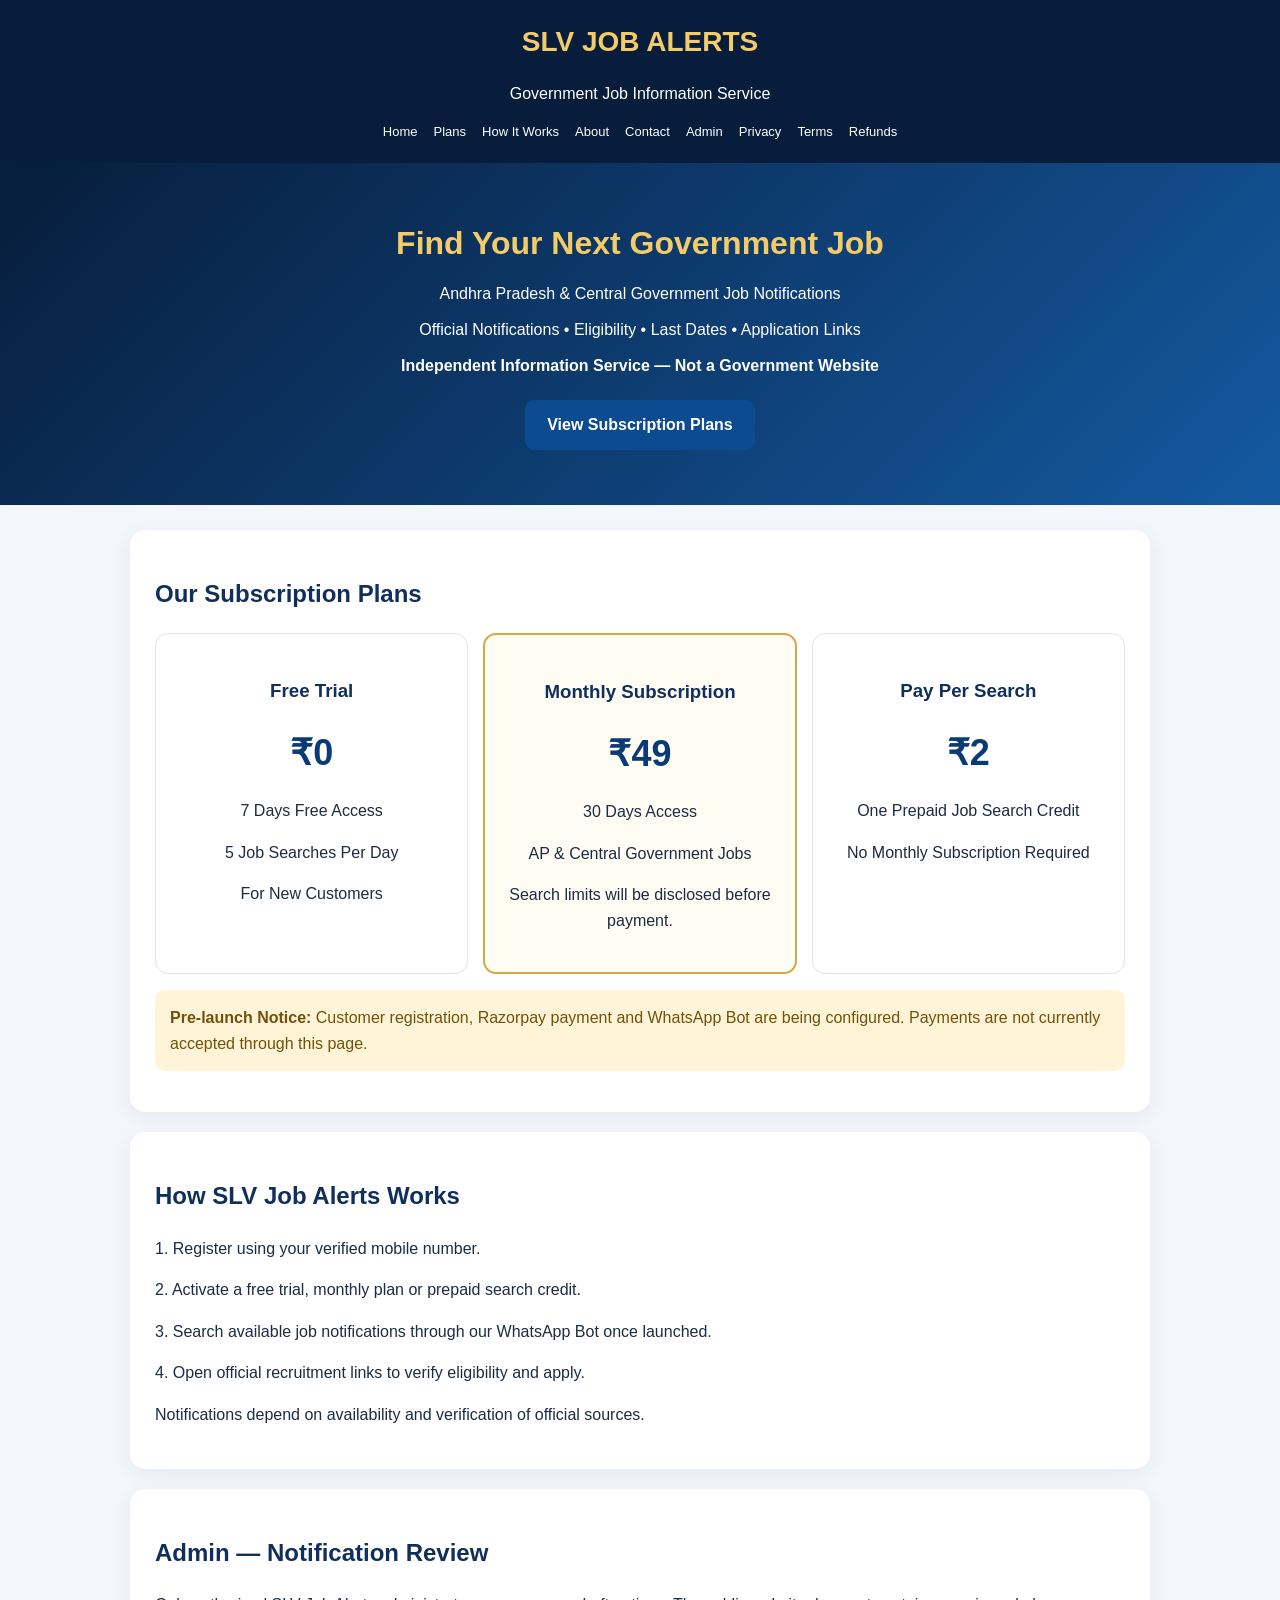
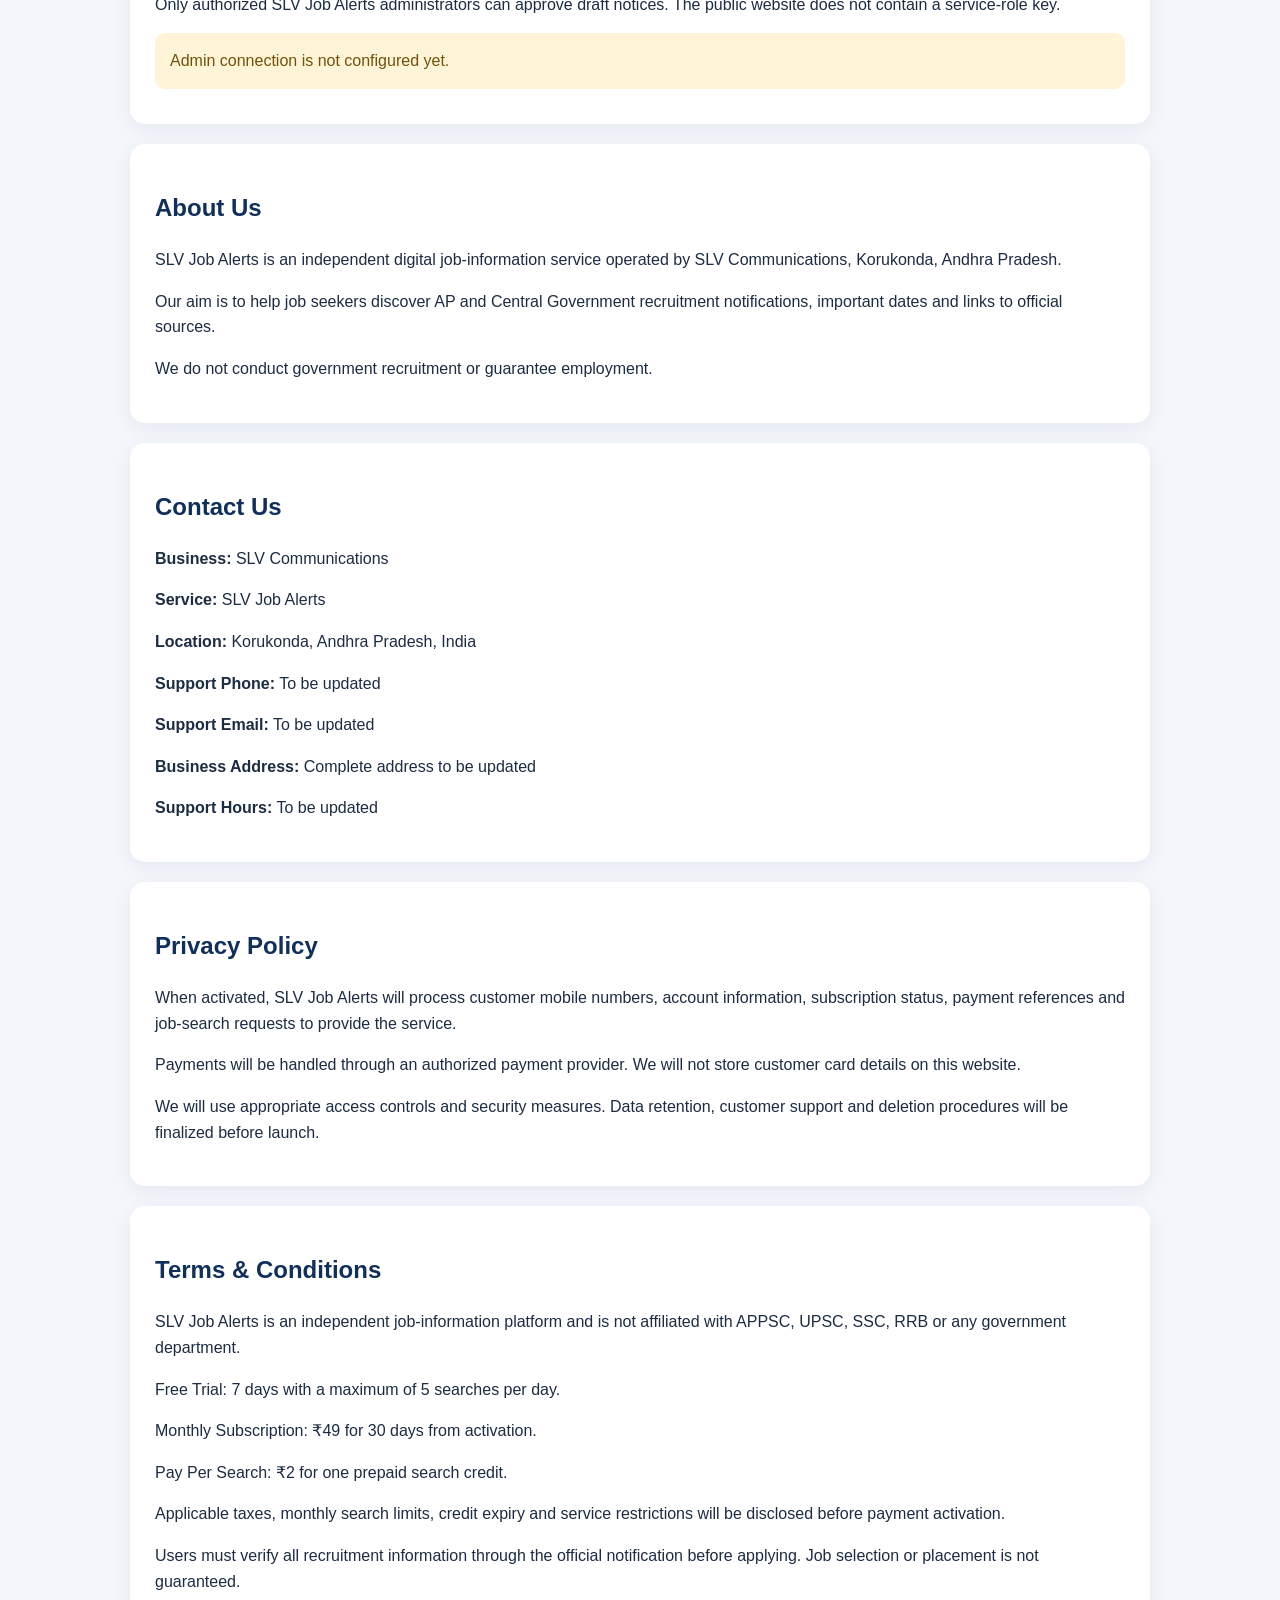
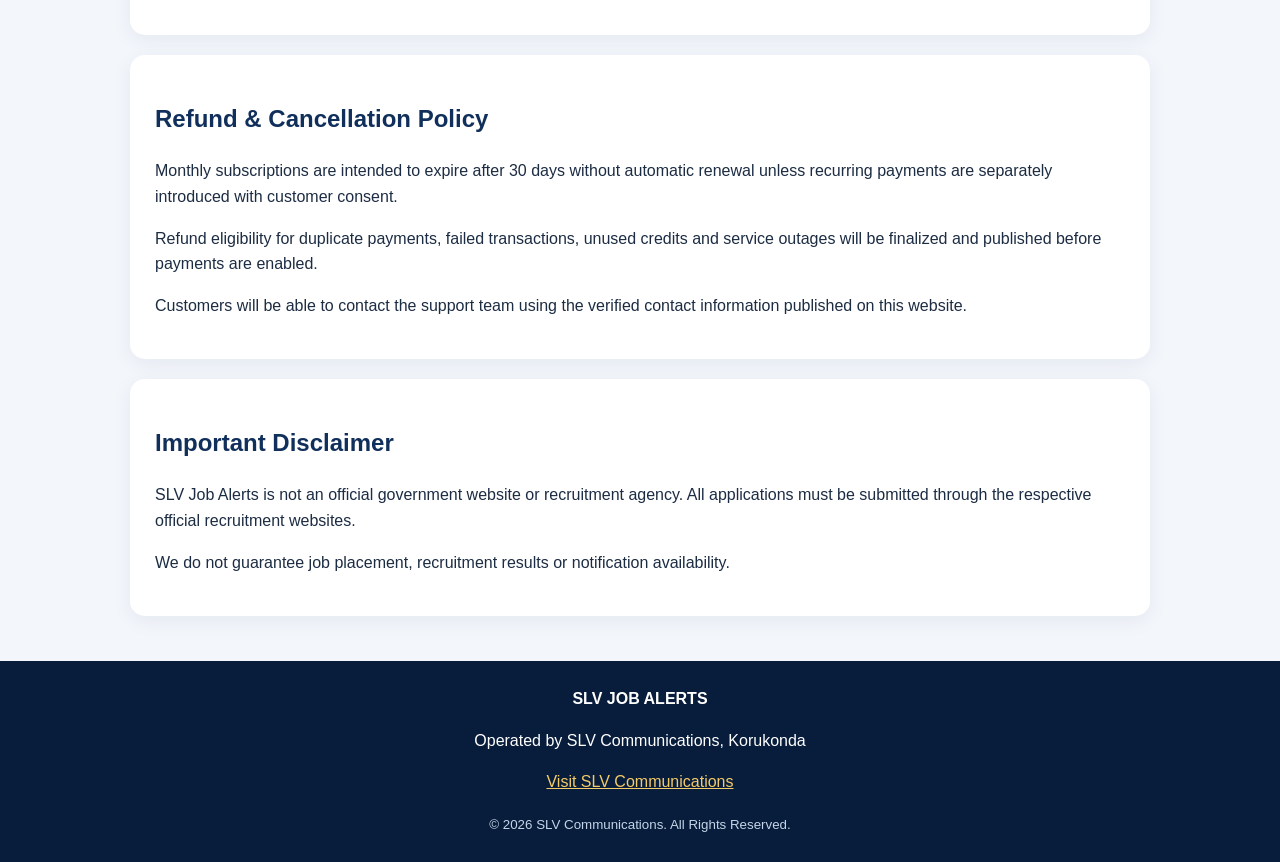
==== job-alerts/index.html @ b171e4d6 "Add files via upload" ====
<!DOCTYPE html>
<html lang="en">
<head>
<meta charset="UTF-8">
<meta name="viewport" content="width=device-width, initial-scale=1.0">
<meta name="description" content="SLV Job Alerts - AP and Central Government job notifications and official recruitment links.">
<title>SLV Job Alerts | Government Job Updates</title>
<style>
*{box-sizing:border-box}
body{margin:0;font-family:Arial,sans-serif;background:#f3f6fb;color:#1c2c43;line-height:1.6}
header{background:#071d3b;color:#fff;padding:20px;text-align:center}
header h1{margin:0;color:#f4cb69;font-size:28px}
nav{display:flex;justify-content:center;gap:16px;flex-wrap:wrap;margin-top:12px}
nav a{color:#fff;text-decoration:none;font-size:13px}
.hero{background:linear-gradient(135deg,#071d3b,#1459a1);color:white;text-align:center;padding:55px 18px}
.hero h2{font-size:32px;margin:0 0 12px;color:#f4cb69}
.hero p{max-width:650px;margin:10px auto}
.container{max-width:1050px;margin:auto;padding:25px 15px}
section{background:#fff;padding:25px;margin-bottom:20px;border-radius:15px;box-shadow:0 5px 20px #10284a10}
h2,h3{color:#102f5b}
.plans{display:grid;grid-template-columns:repeat(auto-fit,minmax(210px,1fr));gap:15px}
.plan{border:1px solid #dce5f0;border-radius:13px;padding:23px;text-align:center}
.plan.featured{border:2px solid #d6a844;background:#fffcf4}
.price{font-size:36px;font-weight:bold;color:#0a3b77}
.btn{display:inline-block;background:#0d4b91;color:white;text-decoration:none;border:0;border-radius:9px;padding:12px 22px;font-weight:bold;margin-top:12px}
.notice{background:#fff4d7;padding:15px;border-radius:10px;color:#72510a}
footer{background:#071d3b;color:white;text-align:center;padding:25px}
footer a{color:#f4cb69}
small{color:#60728a}
footer small{color:#c5d4e8}
@media(max-width:500px){header h1{font-size:23px}.hero h2{font-size:26px}section{padding:19px}}

.admin-form{display:flex;flex-wrap:wrap;gap:10px;align-items:center}
.admin-form input{padding:12px;border:1px solid #cbd5e1;border-radius:8px;min-width:180px;flex:1}
.admin-form button,.admin-action{cursor:pointer;background:#0d4b91;color:white;border:0;border-radius:8px;padding:11px 16px}
.admin-action:disabled{opacity:.5;cursor:wait}
.admin-item{padding:16px 0;border-bottom:1px solid #e2e8f0;overflow-wrap:anywhere}
.admin-item h3{margin:0 0 6px;font-size:17px}
.admin-item p{margin:5px 0}
.admin-item a{color:#0d4b91}
#admin-message{margin:10px 0;white-space:pre-wrap}
.admin-hidden{display:none!important}
</style>
</head>
<body>

<header>
<h1>SLV JOB ALERTS</h1>
<p>Government Job Information Service</p>
<nav>
<a href="#home">Home</a>
<a href="#plans">Plans</a>
<a href="#how">How It Works</a>
<a href="#about">About</a>
<a href="#contact">Contact</a>
<a href="#admin">Admin</a>
<a href="#privacy">Privacy</a>
<a href="#terms">Terms</a>
<a href="#refund">Refunds</a>
</nav>
</header>

<div class="hero" id="home">
<h2>Find Your Next Government Job</h2>
<p>Andhra Pradesh & Central Government Job Notifications</p>
<p>Official Notifications • Eligibility • Last Dates • Application Links</p>
<p><strong>Independent Information Service — Not a Government Website</strong></p>
<a class="btn" href="#plans">View Subscription Plans</a>
</div>

<main class="container">

<section id="plans">
<h2>Our Subscription Plans</h2>
<div class="plans">

<div class="plan">
<h3>Free Trial</h3>
<div class="price">₹0</div>
<p>7 Days Free Access</p>
<p>5 Job Searches Per Day</p>
<p>For New Customers</p>
</div>

<div class="plan featured">
<h3>Monthly Subscription</h3>
<div class="price">₹49</div>
<p>30 Days Access</p>
<p>AP & Central Government Jobs</p>
<p>Search limits will be disclosed before payment.</p>
</div>

<div class="plan">
<h3>Pay Per Search</h3>
<div class="price">₹2</div>
<p>One Prepaid Job Search Credit</p>
<p>No Monthly Subscription Required</p>
</div>

</div>
<p class="notice"><strong>Pre-launch Notice:</strong> Customer registration, Razorpay payment and WhatsApp Bot are being configured. Payments are not currently accepted through this page.</p>
</section>

<section id="how">
<h2>How SLV Job Alerts Works</h2>
<p>1. Register using your verified mobile number.</p>
<p>2. Activate a free trial, monthly plan or prepaid search credit.</p>
<p>3. Search available job notifications through our WhatsApp Bot once launched.</p>
<p>4. Open official recruitment links to verify eligibility and apply.</p>
<p>Notifications depend on availability and verification of official sources.</p>
</section>


<section id="admin">
<h2>Admin — Notification Review</h2>
<p>Only authorized SLV Job Alerts administrators can approve draft notices. The public website does not contain a service-role key.</p>
<div id="admin-setup" class="notice">Admin connection is not configured yet.</div>
<div id="admin-login" class="admin-form admin-hidden">
<input id="admin-email" type="email" autocomplete="username" placeholder="Admin email" aria-label="Admin email">
<input id="admin-password" type="password" autocomplete="current-password" placeholder="Password" aria-label="Password">
<button id="admin-signin" type="button">Sign in</button>
</div>
<div id="admin-panel" class="admin-hidden">
<p><strong>Draft notifications</strong> — review the official PDF before approving.</p>
<div class="admin-form"><button id="admin-refresh" type="button">Refresh drafts</button><button id="admin-signout" type="button">Sign out</button></div>
<div id="admin-notices"></div>
</div>
<p id="admin-message" role="status" aria-live="polite"></p>
</section>

<section id="about">
<h2>About Us</h2>
<p>SLV Job Alerts is an independent digital job-information service operated by SLV Communications, Korukonda, Andhra Pradesh.</p>
<p>Our aim is to help job seekers discover AP and Central Government recruitment notifications, important dates and links to official sources.</p>
<p>We do not conduct government recruitment or guarantee employment.</p>
</section>

<section id="contact">
<h2>Contact Us</h2>
<p><strong>Business:</strong> SLV Communications</p>
<p><strong>Service:</strong> SLV Job Alerts</p>
<p><strong>Location:</strong> Korukonda, Andhra Pradesh, India</p>
<p><strong>Support Phone:</strong> To be updated</p>
<p><strong>Support Email:</strong> To be updated</p>
<p><strong>Business Address:</strong> Complete address to be updated</p>
<p><strong>Support Hours:</strong> To be updated</p>
</section>

<section id="privacy">
<h2>Privacy Policy</h2>
<p>When activated, SLV Job Alerts will process customer mobile numbers, account information, subscription status, payment references and job-search requests to provide the service.</p>
<p>Payments will be handled through an authorized payment provider. We will not store customer card details on this website.</p>
<p>We will use appropriate access controls and security measures. Data retention, customer support and deletion procedures will be finalized before launch.</p>
</section>

<section id="terms">
<h2>Terms & Conditions</h2>
<p>SLV Job Alerts is an independent job-information platform and is not affiliated with APPSC, UPSC, SSC, RRB or any government department.</p>
<p>Free Trial: 7 days with a maximum of 5 searches per day.</p>
<p>Monthly Subscription: ₹49 for 30 days from activation.</p>
<p>Pay Per Search: ₹2 for one prepaid search credit.</p>
<p>Applicable taxes, monthly search limits, credit expiry and service restrictions will be disclosed before payment activation.</p>
<p>Users must verify all recruitment information through the official notification before applying. Job selection or placement is not guaranteed.</p>
</section>

<section id="refund">
<h2>Refund & Cancellation Policy</h2>
<p>Monthly subscriptions are intended to expire after 30 days without automatic renewal unless recurring payments are separately introduced with customer consent.</p>
<p>Refund eligibility for duplicate payments, failed transactions, unused credits and service outages will be finalized and published before payments are enabled.</p>
<p>Customers will be able to contact the support team using the verified contact information published on this website.</p>
</section>

<section>
<h2>Important Disclaimer</h2>
<p>SLV Job Alerts is not an official government website or recruitment agency. All applications must be submitted through the respective official recruitment websites.</p>
<p>We do not guarantee job placement, recruitment results or notification availability.</p>
</section>

</main>

<footer>
<strong>SLV JOB ALERTS</strong>
<p>Operated by SLV Communications, Korukonda</p>
<p><a href="https://onlineslv.com/">Visit SLV Communications</a></p>
<small>© 2026 SLV Communications. All Rights Reserved.</small>
</footer>


<script type="module">
import { createClient } from 'https://esm.sh/@supabase/supabase-js@2';
// Public project URL and publishable/anon key ONLY. NEVER put a service_role key here.
const SUPABASE_URL = 'https://ofhtblsmtjiipjocwaps.supabase.co';
const SUPABASE_PUBLISHABLE_KEY = 'sb_publishable_TTE02TDAGInS20ebYBdOlA_NoMSD9nh';
const ready = /^https:\/\/.+\.supabase\.co$/.test(SUPABASE_URL) && !SUPABASE_PUBLISHABLE_KEY.startsWith('PASTE_');
const el = id => document.getElementById(id);
const message = text => { el('admin-message').textContent = text; };
const toggle = (id, visible) => el(id).classList.toggle('admin-hidden', !visible);
if (ready) {
  const db = createClient(SUPABASE_URL, SUPABASE_PUBLISHABLE_KEY);
  toggle('admin-setup', false);
  toggle('admin-login', true);
  async function showSession() {
    const {data:{session},error} = await db.auth.getSession();
    if (error) { message(error.message); return; }
    let isAdmin = false;
    if (session) {
      const {data:membership,error:memberError} = await db.from('slv_job_admins').select('user_id').eq('user_id',session.user.id).maybeSingle();
      if (memberError) message('Admin check failed: '+memberError.message);
      isAdmin = !!membership;
      if (!isAdmin && !memberError) message('This account is not an SLV Job Alerts admin.');
    }
    toggle('admin-login', !session);
    toggle('admin-panel', !!session && isAdmin);
    if (session && isAdmin) await loadDrafts();
  }
  async function loadDrafts() {
    const container = el('admin-notices');
    container.replaceChildren();
    message('Loading drafts...');
    const {data,error} = await db.from('jobs').select('id,title,organization,category,published_date,official_url,status').eq('status','draft').order('created_at',{ascending:false}).limit(100);
    if (error) { message('Cannot load drafts: '+error.message+' (check admin authorization/RLS)'); return; }
    message(`${data.length} draft notice(s) returned.`);
    for (const job of data) {
      const article = document.createElement('article'); article.className='admin-item';
      const title = document.createElement('h3'); title.textContent=job.title;
      const meta = document.createElement('p'); meta.textContent=`${job.organization} | ${job.category||'Uncategorized'} | ${job.published_date||'Date unknown'}`;
      const link = document.createElement('a'); link.href=job.official_url; link.textContent='View official notice'; link.target='_blank'; link.rel='noopener noreferrer';
      const actions=document.createElement('div');
      const approve=document.createElement('button'); approve.className='admin-action'; approve.textContent='Approve';
      approve.addEventListener('click', async () => {
        if (!confirm('Have you checked the official PDF and category? Approve this notice?')) return;
        approve.disabled=true;
        const {error} = await db.rpc('slv_approve_job',{p_job_id:job.id,p_action:'approve'});
        if (error) { message('Approval failed: '+error.message); approve.disabled=false; return; }
        message('Notice approved.'); await loadDrafts();
      });
      const reject=document.createElement('button'); reject.className='admin-action'; reject.textContent='Reject'; reject.style.marginLeft='8px'; reject.style.background='#8b2731';
      reject.addEventListener('click', async () => {
        if (!confirm('Reject this draft notice?')) return;
        reject.disabled=true; approve.disabled=true;
        const {error}=await db.rpc('slv_approve_job',{p_job_id:job.id,p_action:'reject'});
        if (error) { message('Reject failed: '+error.message); reject.disabled=false; approve.disabled=false; return; }
        await loadDrafts();
      });
      actions.append(approve,reject); article.append(title,meta,link,actions); container.append(article);
    }
  }
  el('admin-signin').addEventListener('click', async () => {
    message('Signing in...');
    const {error}=await db.auth.signInWithPassword({email:el('admin-email').value.trim(),password:el('admin-password').value});
    el('admin-password').value='';
    if(error) { message(error.message); return; }
    message('Signed in.'); await showSession();
  });
  el('admin-signout').addEventListener('click', async()=>{await db.auth.signOut(); el('admin-notices').replaceChildren(); message('Signed out.'); await showSession();});
  el('admin-refresh').addEventListener('click',loadDrafts);
  await showSession();
}
</script>
</body>
</html>
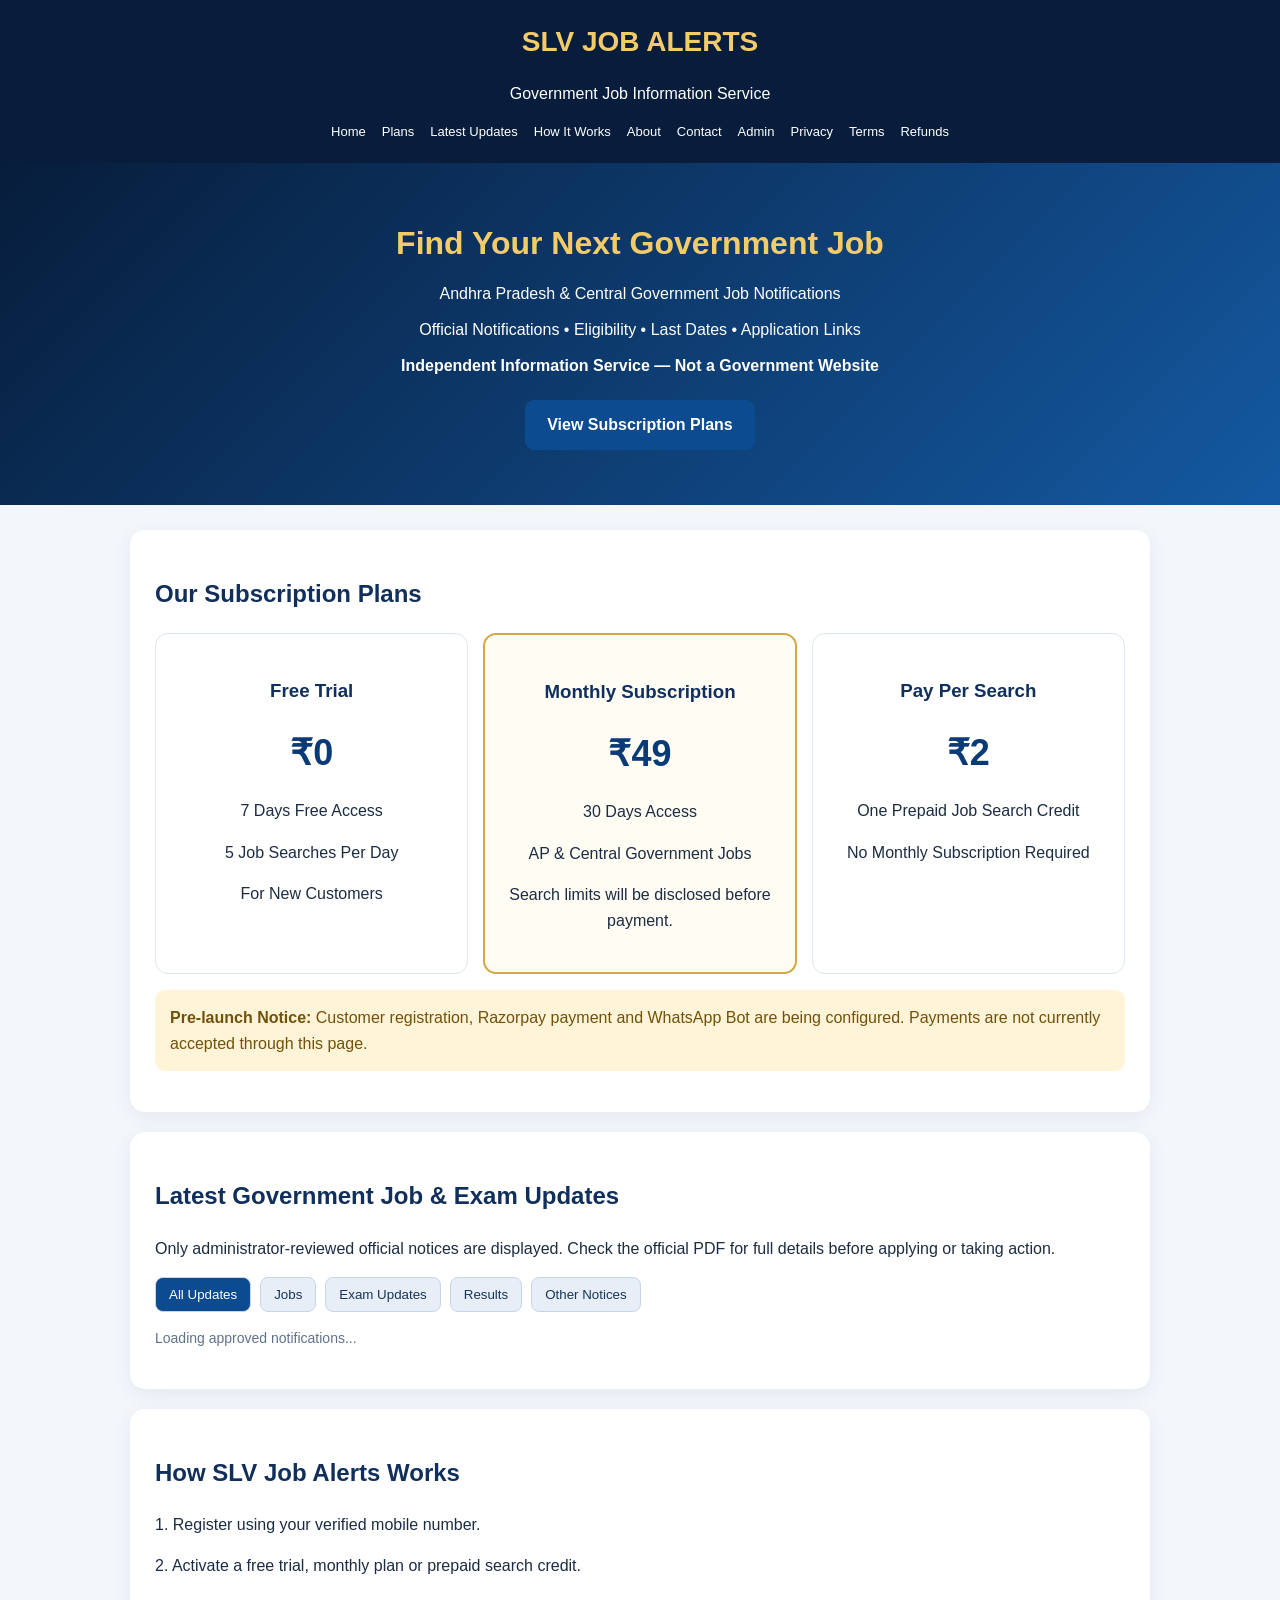
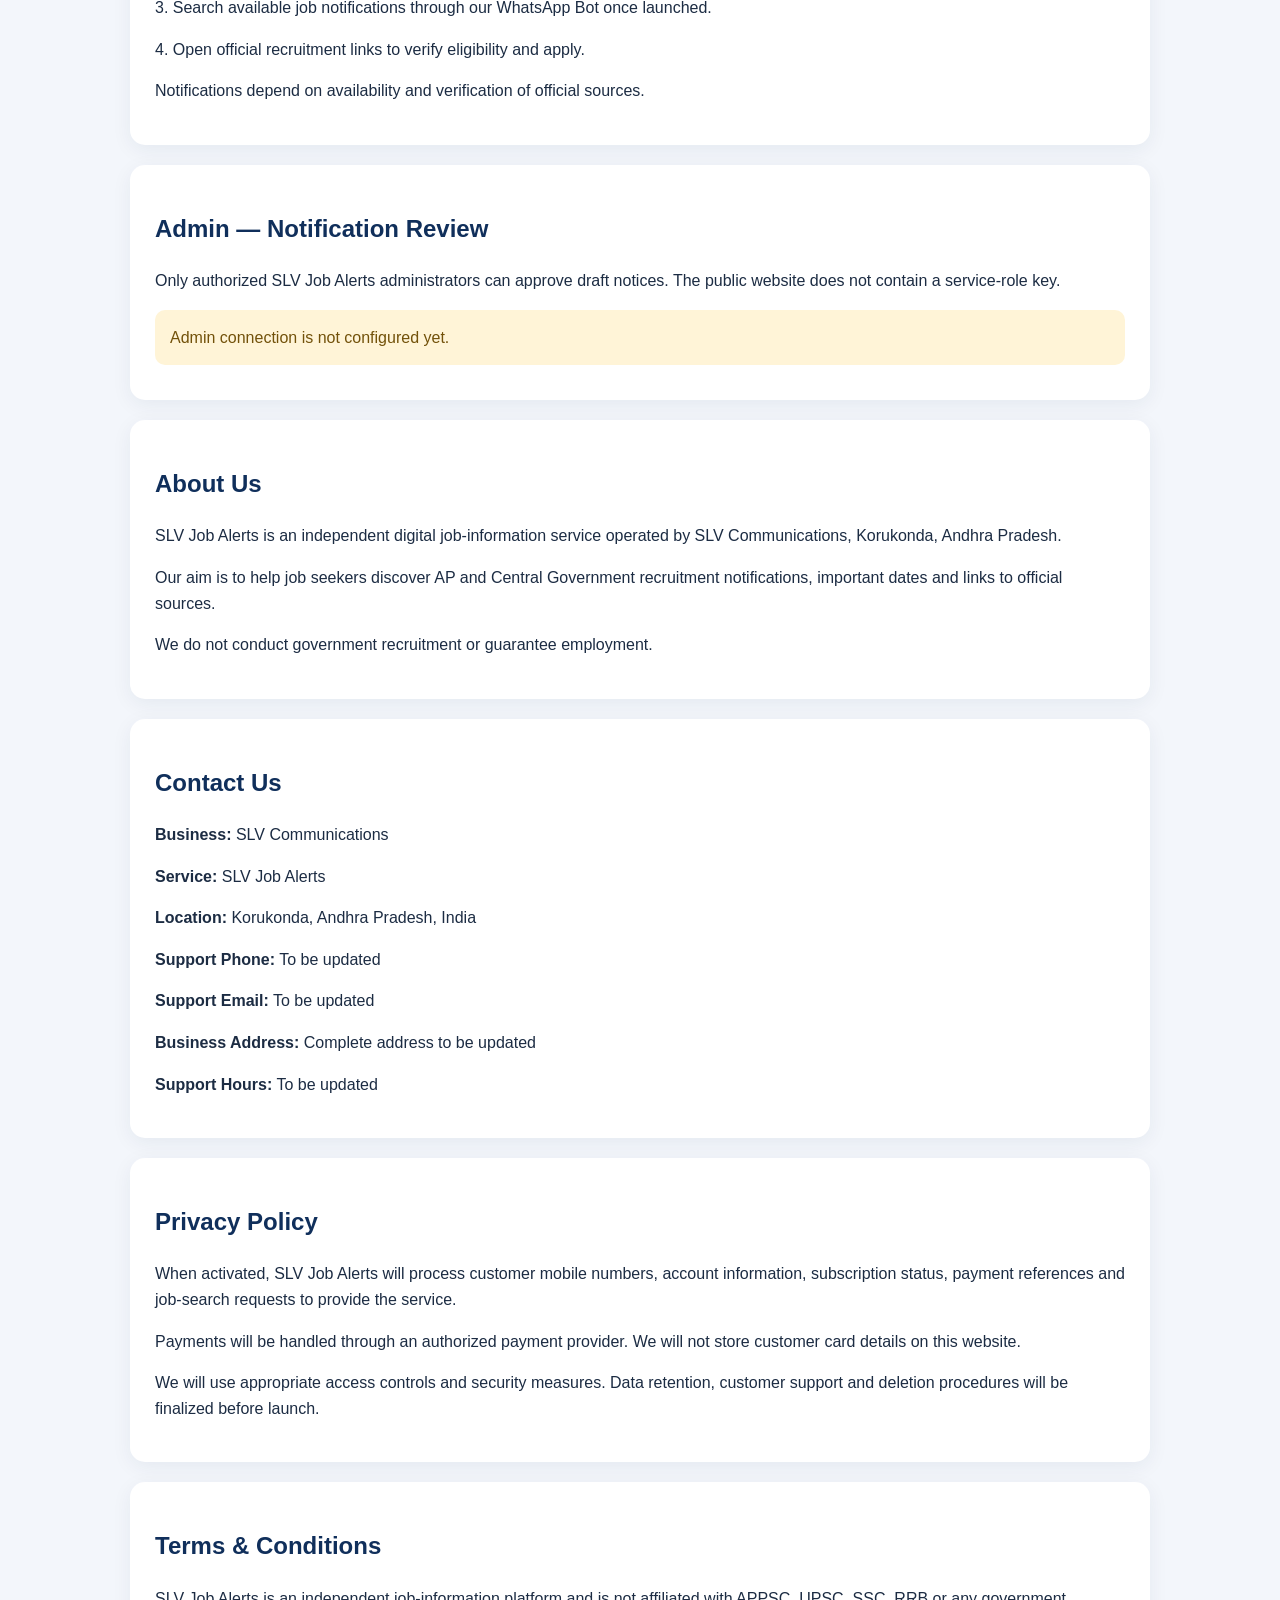
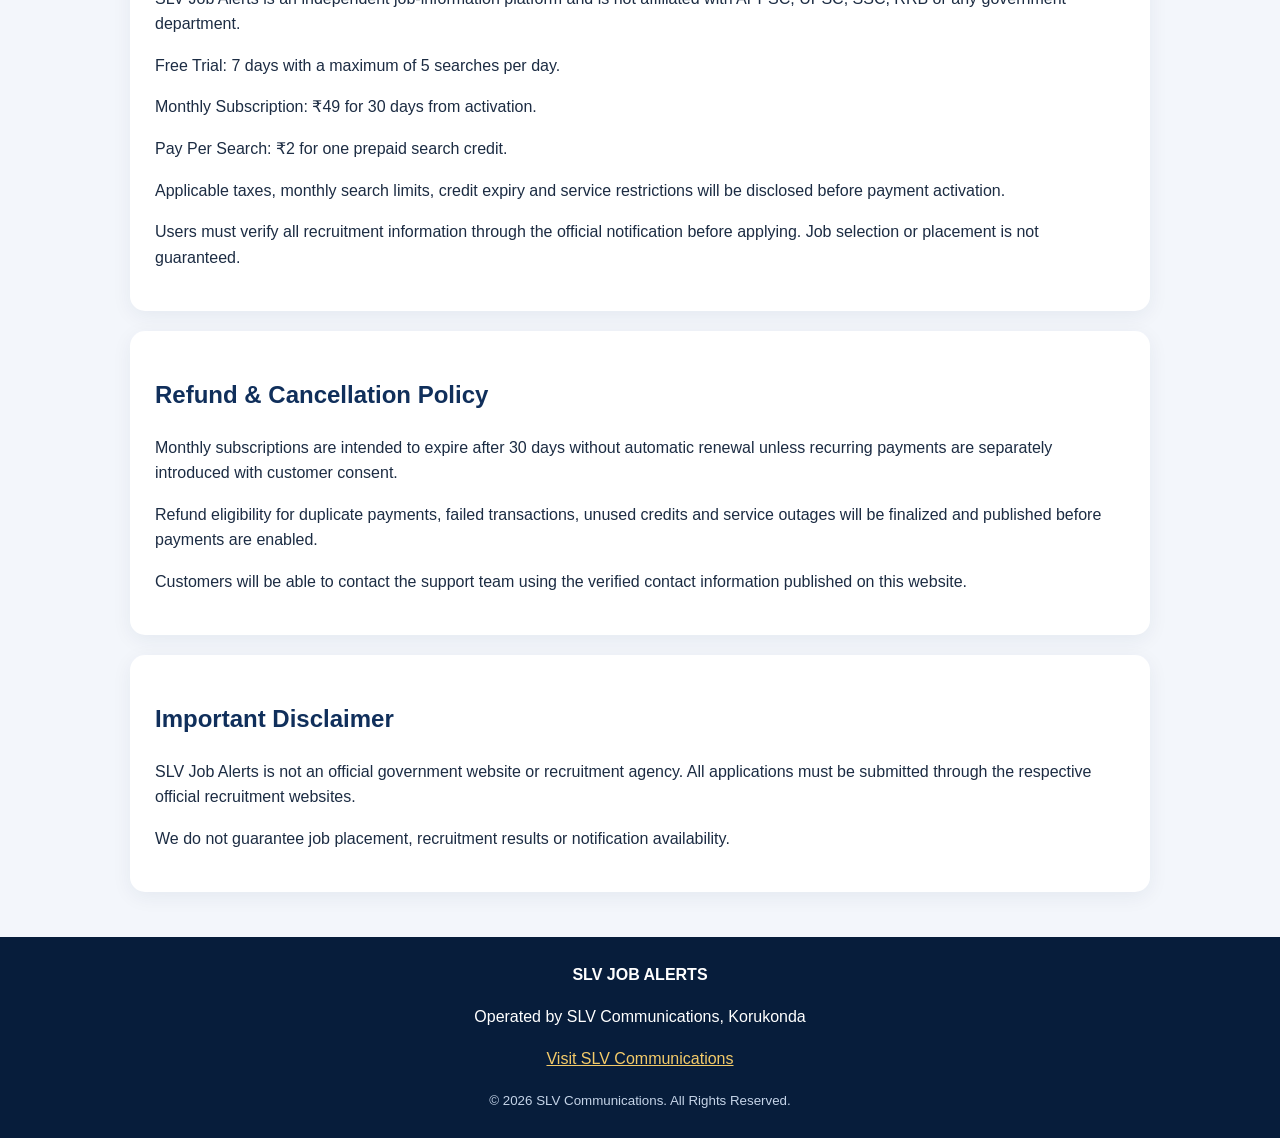
==== commit 56303d72: "Add files via upload" ====
--- a/job-alerts/index.html
+++ b/job-alerts/index.html
@@ -40,6 +40,15 @@
 .admin-item a{color:#0d4b91}
 #admin-message{margin:10px 0;white-space:pre-wrap}
 .admin-hidden{display:none!important}
+
+.public-toolbar{display:flex;flex-wrap:wrap;gap:9px;margin:15px 0}
+.public-filter{background:#e8eef7;border:1px solid #c8d5e6;border-radius:8px;padding:9px 13px;cursor:pointer;color:#17355a}
+.public-filter.selected{background:#0d4b91;color:#fff}
+.public-job{padding:15px 0;border-bottom:1px solid #e2e8f0;overflow-wrap:anywhere}
+.public-job h3{font-size:17px;margin:0 0 6px}
+.public-job p{margin:5px 0;color:#51627a}
+.public-job a{color:#0d4b91;font-weight:bold}
+.public-status{color:#60728a;font-size:14px}
 </style>
 </head>
 <body>
@@ -50,6 +59,7 @@
 <nav>
 <a href="#home">Home</a>
 <a href="#plans">Plans</a>
+<a href="#notifications">Latest Updates</a>
 <a href="#how">How It Works</a>
 <a href="#about">About</a>
 <a href="#contact">Contact</a>
@@ -99,6 +109,20 @@
 
 </div>
 <p class="notice"><strong>Pre-launch Notice:</strong> Customer registration, Razorpay payment and WhatsApp Bot are being configured. Payments are not currently accepted through this page.</p>
+</section>
+
+<section id="notifications">
+<h2>Latest Government Job &amp; Exam Updates</h2>
+<p>Only administrator-reviewed official notices are displayed. Check the official PDF for full details before applying or taking action.</p>
+<div class="public-toolbar" id="public-filters" aria-label="Notification categories">
+<button class="public-filter selected" type="button" data-filter="All">All Updates</button>
+<button class="public-filter" type="button" data-filter="Job Notifications">Jobs</button>
+<button class="public-filter" type="button" data-filter="Exam Updates">Exam Updates</button>
+<button class="public-filter" type="button" data-filter="Results">Results</button>
+<button class="public-filter" type="button" data-filter="Other Notices">Other Notices</button>
+</div>
+<p id="public-status" class="public-status" role="status" aria-live="polite">Loading approved notifications...</p>
+<div id="public-notices"></div>
 </section>
 
 <section id="how">
@@ -197,6 +221,57 @@
 const toggle = (id, visible) => el(id).classList.toggle('admin-hidden', !visible);
 if (ready) {
   const db = createClient(SUPABASE_URL, SUPABASE_PUBLISHABLE_KEY);
+  let publicJobs = [];
+  let publicFilter = 'All';
+  function renderPublicJobs() {
+    const holder = el('public-notices');
+    holder.replaceChildren();
+    const rows = publicJobs.filter(job => publicFilter === 'All' || job.category === publicFilter);
+    el('public-status').textContent = rows.length ? `${rows.length} approved notice(s) shown.` : 'No approved notifications in this category yet.';
+    for (const job of rows) {
+      const item = document.createElement('article');
+      item.className = 'public-job';
+      const title = document.createElement('h3');
+      title.textContent = job.title;
+      const info = document.createElement('p');
+      info.textContent = `${job.organization || 'Government'} | ${job.category || 'Other Notices'} | ${job.published_date || 'Date not available'}`;
+      const link = document.createElement('a');
+      link.textContent = 'View official notification';
+      try {
+        const target = new URL(job.official_url);
+        if (target.protocol === 'https:' && target.hostname.endsWith('.gov.in')) {
+          link.href = target.href;
+          link.target = '_blank';
+          link.rel = 'noopener noreferrer';
+        } else {
+          link.textContent = 'Official link unavailable';
+        }
+      } catch (_) { link.textContent = 'Official link unavailable'; }
+      item.append(title, info, link);
+      holder.append(item);
+    }
+  }
+  async function loadPublicJobs() {
+    const {data,error} = await db.from('jobs')
+      .select('title,organization,category,published_date,official_url')
+      .eq('status','active')
+      .order('published_date',{ascending:false,nullsFirst:false})
+      .limit(100);
+    if (error) {
+      el('public-status').textContent = 'Unable to load updates right now. Please try again later.';
+      return;
+    }
+    publicJobs = data || [];
+    renderPublicJobs();
+  }
+  el('public-filters').addEventListener('click', event => {
+    const button = event.target.closest('button[data-filter]');
+    if (!button) return;
+    publicFilter = button.dataset.filter;
+    el('public-filters').querySelectorAll('button').forEach(b => b.classList.toggle('selected',b === button));
+    renderPublicJobs();
+  });
+  await loadPublicJobs();
   toggle('admin-setup', false);
   toggle('admin-login', true);
   async function showSession() {
@@ -232,7 +307,7 @@
         approve.disabled=true;
         const {error} = await db.rpc('slv_approve_job',{p_job_id:job.id,p_action:'approve'});
         if (error) { message('Approval failed: '+error.message); approve.disabled=false; return; }
-        message('Notice approved.'); await loadDrafts();
+        message('Notice approved.'); await loadDrafts(); await loadPublicJobs();
       });
       const reject=document.createElement('button'); reject.className='admin-action'; reject.textContent='Reject'; reject.style.marginLeft='8px'; reject.style.background='#8b2731';
       reject.addEventListener('click', async () => {
@@ -240,7 +315,7 @@
         reject.disabled=true; approve.disabled=true;
         const {error}=await db.rpc('slv_approve_job',{p_job_id:job.id,p_action:'reject'});
         if (error) { message('Reject failed: '+error.message); reject.disabled=false; approve.disabled=false; return; }
-        await loadDrafts();
+        await loadDrafts(); await loadPublicJobs();
       });
       actions.append(approve,reject); article.append(title,meta,link,actions); container.append(article);
     }
@@ -255,6 +330,8 @@
   el('admin-signout').addEventListener('click', async()=>{await db.auth.signOut(); el('admin-notices').replaceChildren(); message('Signed out.'); await showSession();});
   el('admin-refresh').addEventListener('click',loadDrafts);
   await showSession();
+} else {
+  el('public-status').textContent = 'Public updates are temporarily unavailable.';
 }
 </script>
 </body>
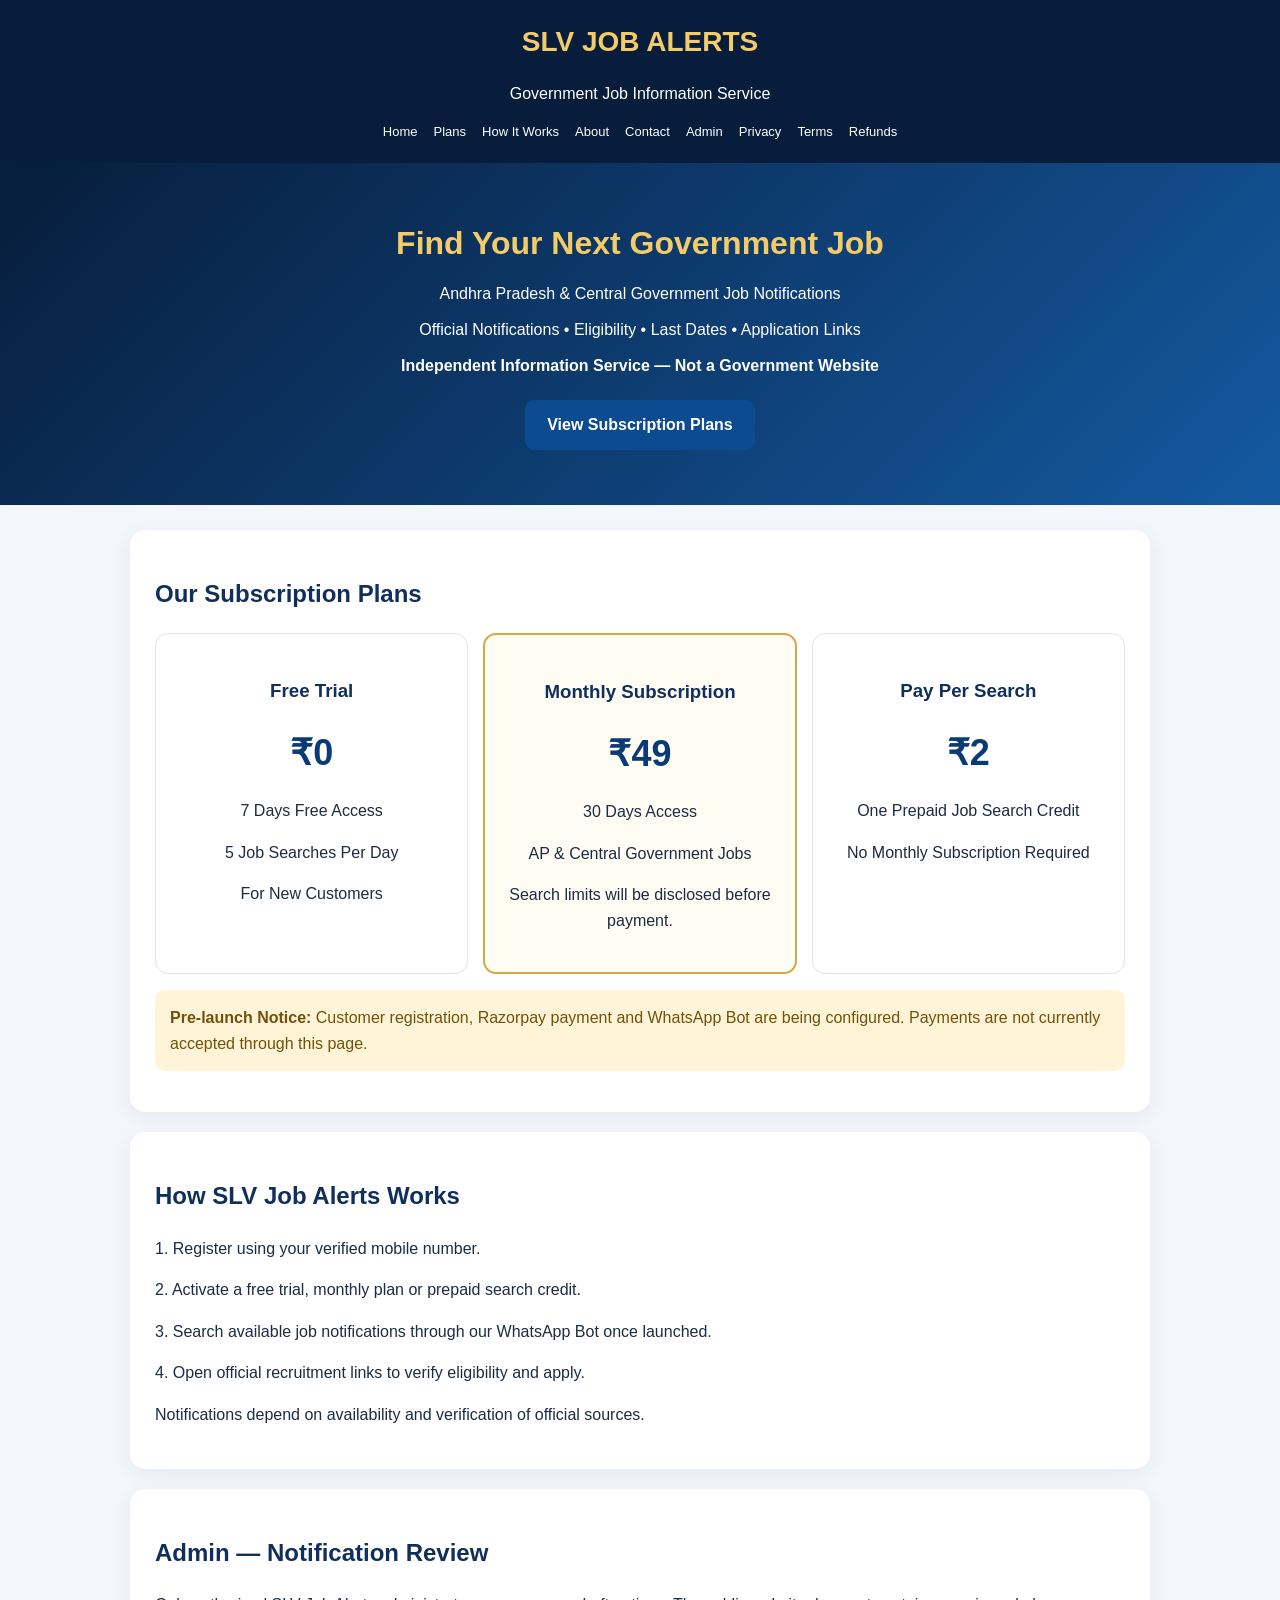
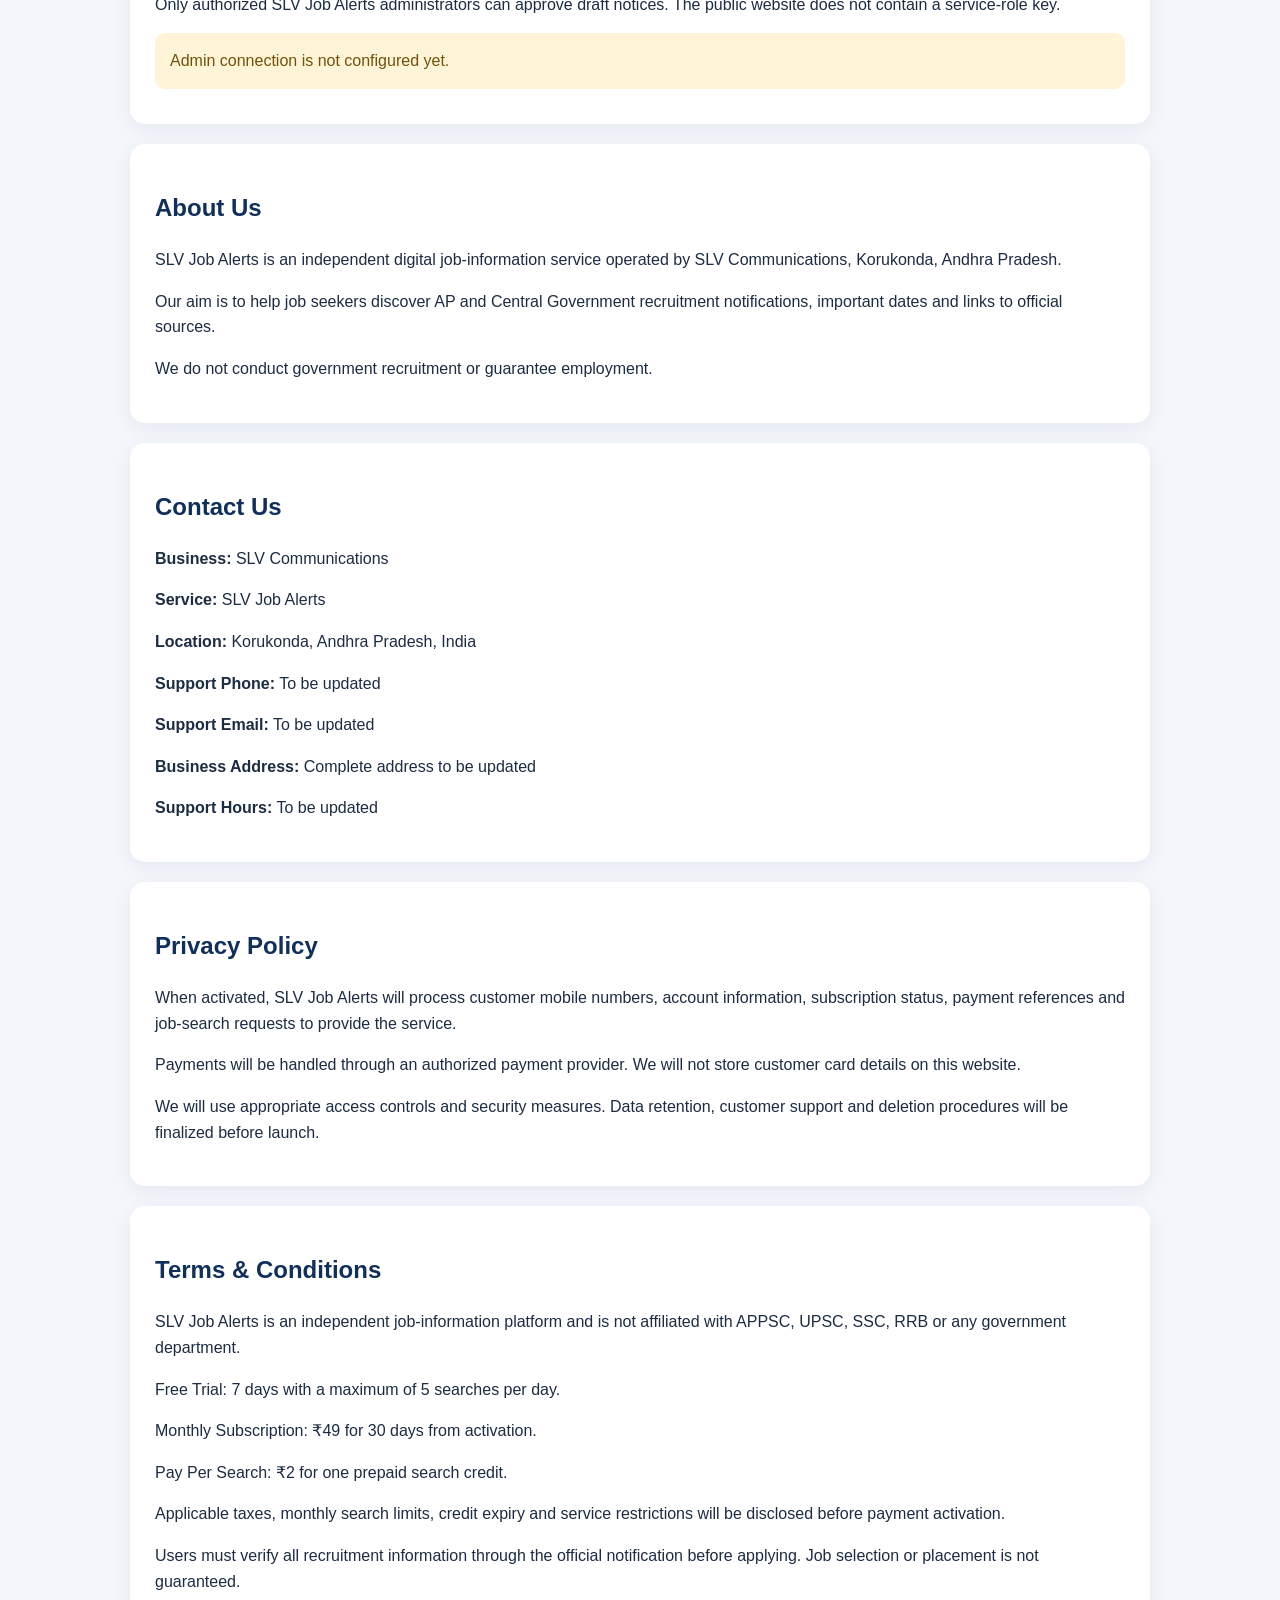
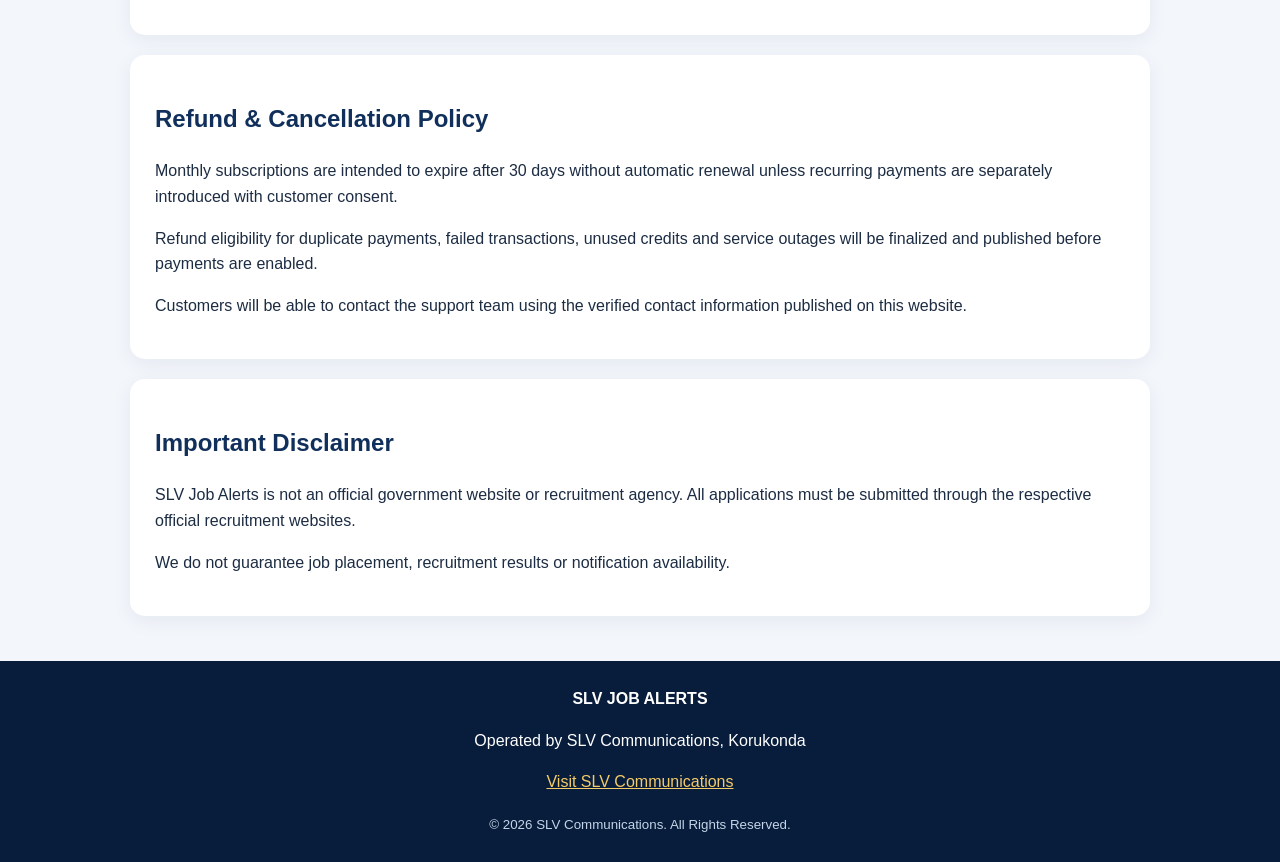
==== commit 2394df30: "Add files via upload" ====
--- a/job-alerts/index.html
+++ b/job-alerts/index.html
@@ -40,15 +40,6 @@
 .admin-item a{color:#0d4b91}
 #admin-message{margin:10px 0;white-space:pre-wrap}
 .admin-hidden{display:none!important}
-
-.public-toolbar{display:flex;flex-wrap:wrap;gap:9px;margin:15px 0}
-.public-filter{background:#e8eef7;border:1px solid #c8d5e6;border-radius:8px;padding:9px 13px;cursor:pointer;color:#17355a}
-.public-filter.selected{background:#0d4b91;color:#fff}
-.public-job{padding:15px 0;border-bottom:1px solid #e2e8f0;overflow-wrap:anywhere}
-.public-job h3{font-size:17px;margin:0 0 6px}
-.public-job p{margin:5px 0;color:#51627a}
-.public-job a{color:#0d4b91;font-weight:bold}
-.public-status{color:#60728a;font-size:14px}
 </style>
 </head>
 <body>
@@ -59,7 +50,6 @@
 <nav>
 <a href="#home">Home</a>
 <a href="#plans">Plans</a>
-<a href="#notifications">Latest Updates</a>
 <a href="#how">How It Works</a>
 <a href="#about">About</a>
 <a href="#contact">Contact</a>
@@ -111,20 +101,6 @@
 <p class="notice"><strong>Pre-launch Notice:</strong> Customer registration, Razorpay payment and WhatsApp Bot are being configured. Payments are not currently accepted through this page.</p>
 </section>
 
-<section id="notifications">
-<h2>Latest Government Job &amp; Exam Updates</h2>
-<p>Only administrator-reviewed official notices are displayed. Check the official PDF for full details before applying or taking action.</p>
-<div class="public-toolbar" id="public-filters" aria-label="Notification categories">
-<button class="public-filter selected" type="button" data-filter="All">All Updates</button>
-<button class="public-filter" type="button" data-filter="Job Notifications">Jobs</button>
-<button class="public-filter" type="button" data-filter="Exam Updates">Exam Updates</button>
-<button class="public-filter" type="button" data-filter="Results">Results</button>
-<button class="public-filter" type="button" data-filter="Other Notices">Other Notices</button>
-</div>
-<p id="public-status" class="public-status" role="status" aria-live="polite">Loading approved notifications...</p>
-<div id="public-notices"></div>
-</section>
-
 <section id="how">
 <h2>How SLV Job Alerts Works</h2>
 <p>1. Register using your verified mobile number.</p>
@@ -145,8 +121,11 @@
 <button id="admin-signin" type="button">Sign in</button>
 </div>
 <div id="admin-panel" class="admin-hidden">
-<p><strong>Draft notifications</strong> — review the official PDF before approving.</p>
+<p><strong>Scraper Draft Notices</strong> — review these incoming notices. Approval for scraper candidates will be connected separately.</p>
 <div class="admin-form"><button id="admin-refresh" type="button">Refresh drafts</button><button id="admin-signout" type="button">Sign out</button></div>
+<p id="scraper-status" role="status" aria-live="polite"></p>
+<div id="scraper-notices"></div>
+<h3>Existing Job Drafts (legacy approval)</h3>
 <div id="admin-notices"></div>
 </div>
 <p id="admin-message" role="status" aria-live="polite"></p>
@@ -221,57 +200,6 @@
 const toggle = (id, visible) => el(id).classList.toggle('admin-hidden', !visible);
 if (ready) {
   const db = createClient(SUPABASE_URL, SUPABASE_PUBLISHABLE_KEY);
-  let publicJobs = [];
-  let publicFilter = 'All';
-  function renderPublicJobs() {
-    const holder = el('public-notices');
-    holder.replaceChildren();
-    const rows = publicJobs.filter(job => publicFilter === 'All' || job.category === publicFilter);
-    el('public-status').textContent = rows.length ? `${rows.length} approved notice(s) shown.` : 'No approved notifications in this category yet.';
-    for (const job of rows) {
-      const item = document.createElement('article');
-      item.className = 'public-job';
-      const title = document.createElement('h3');
-      title.textContent = job.title;
-      const info = document.createElement('p');
-      info.textContent = `${job.organization || 'Government'} | ${job.category || 'Other Notices'} | ${job.published_date || 'Date not available'}`;
-      const link = document.createElement('a');
-      link.textContent = 'View official notification';
-      try {
-        const target = new URL(job.official_url);
-        if (target.protocol === 'https:' && target.hostname.endsWith('.gov.in')) {
-          link.href = target.href;
-          link.target = '_blank';
-          link.rel = 'noopener noreferrer';
-        } else {
-          link.textContent = 'Official link unavailable';
-        }
-      } catch (_) { link.textContent = 'Official link unavailable'; }
-      item.append(title, info, link);
-      holder.append(item);
-    }
-  }
-  async function loadPublicJobs() {
-    const {data,error} = await db.from('jobs')
-      .select('title,organization,category,published_date,official_url')
-      .eq('status','active')
-      .order('published_date',{ascending:false,nullsFirst:false})
-      .limit(100);
-    if (error) {
-      el('public-status').textContent = 'Unable to load updates right now. Please try again later.';
-      return;
-    }
-    publicJobs = data || [];
-    renderPublicJobs();
-  }
-  el('public-filters').addEventListener('click', event => {
-    const button = event.target.closest('button[data-filter]');
-    if (!button) return;
-    publicFilter = button.dataset.filter;
-    el('public-filters').querySelectorAll('button').forEach(b => b.classList.toggle('selected',b === button));
-    renderPublicJobs();
-  });
-  await loadPublicJobs();
   toggle('admin-setup', false);
   toggle('admin-login', true);
   async function showSession() {
@@ -279,22 +207,61 @@
     if (error) { message(error.message); return; }
     let isAdmin = false;
     if (session) {
-      const {data:membership,error:memberError} = await db.from('slv_job_admins').select('user_id').eq('user_id',session.user.id).maybeSingle();
-      if (memberError) message('Admin check failed: '+memberError.message);
+      const {data:verified,error:verifyError} = await db.auth.getUser();
+      if (verifyError || !verified?.user) { message('Session verification failed: '+(verifyError?.message||'Please sign in again.')); toggle('admin-panel',false); toggle('admin-login',true); return; }
+      const {data:membership,error:memberError} = await db.from('slv_job_admins').select('user_id').eq('user_id',verified.user.id).maybeSingle();
+      if (memberError) message('Admin check failed: '+memberError.message+' (code: '+(memberError.code||'unknown')+')');
       isAdmin = !!membership;
-      if (!isAdmin && !memberError) message('This account is not an SLV Job Alerts admin.');
+      if (!isAdmin && !memberError) message('Signed-in account is not authorized in slv_job_admins. Check that the login email matches the registered admin.');
     }
     toggle('admin-login', !session);
     toggle('admin-panel', !!session && isAdmin);
-    if (session && isAdmin) await loadDrafts();
+    if (session && isAdmin) { message('Admin verified.'); await loadAllDrafts(); }
+  }
+  async function loadAllDrafts() {
+    await Promise.allSettled([loadScraperDrafts(), loadDrafts()]);
+  }
+  async function loadScraperDrafts() {
+    const container = el('scraper-notices');
+    const heading = el('scraper-status');
+    container.replaceChildren();
+    heading.textContent = 'Loading scraper drafts...';
+    const {data,error} = await db.from('slv_scraper_candidates')
+      .select('id,source_id,title,official_url,status,discovered_at')
+      .eq('status','draft')
+      .order('discovered_at',{ascending:false})
+      .limit(100);
+    if (error) {
+      heading.textContent = 'Scraper drafts could not load: '+error.message+' (code: '+(error.code||'unknown')+')';
+      return;
+    }
+    heading.textContent = `${(data||[]).length} scraper draft notice(s) returned (up to 100).`;
+    if (!(data||[]).length) {
+      const hint=document.createElement('p');
+      hint.textContent='If Supabase contains drafts, verify that this signed-in user is in slv_job_admins and can SELECT from slv_scraper_candidates.';
+      container.append(hint);
+    }
+    for (const job of (data||[])) {
+      const article=document.createElement('article'); article.className='admin-item';
+      const title=document.createElement('h3'); title.textContent=job.title||'Untitled notice';
+      const meta=document.createElement('p');
+      meta.textContent='Discovered: '+(job.discovered_at ? new Date(job.discovered_at).toLocaleString('en-IN') : 'Unknown')+' | Source ID: '+(job.source_id||'Unknown');
+      article.append(title,meta);
+      if (typeof job.official_url==='string' && /^https:\/\//i.test(job.official_url)) {
+        const link=document.createElement('a');
+        link.href=job.official_url; link.textContent='View official notice'; link.target='_blank'; link.rel='noopener noreferrer';
+        article.append(link);
+      }
+      container.append(article);
+    }
   }
   async function loadDrafts() {
     const container = el('admin-notices');
     container.replaceChildren();
-    message('Loading drafts...');
+    message('Loading legacy job drafts...');
     const {data,error} = await db.from('jobs').select('id,title,organization,category,published_date,official_url,status').eq('status','draft').order('created_at',{ascending:false}).limit(100);
     if (error) { message('Cannot load drafts: '+error.message+' (check admin authorization/RLS)'); return; }
-    message(`${data.length} draft notice(s) returned.`);
+    message(`${data.length} legacy job draft notice(s) returned.`);
     for (const job of data) {
       const article = document.createElement('article'); article.className='admin-item';
       const title = document.createElement('h3'); title.textContent=job.title;
@@ -307,7 +274,7 @@
         approve.disabled=true;
         const {error} = await db.rpc('slv_approve_job',{p_job_id:job.id,p_action:'approve'});
         if (error) { message('Approval failed: '+error.message); approve.disabled=false; return; }
-        message('Notice approved.'); await loadDrafts(); await loadPublicJobs();
+        message('Notice approved.'); await loadDrafts();
       });
       const reject=document.createElement('button'); reject.className='admin-action'; reject.textContent='Reject'; reject.style.marginLeft='8px'; reject.style.background='#8b2731';
       reject.addEventListener('click', async () => {
@@ -315,7 +282,7 @@
         reject.disabled=true; approve.disabled=true;
         const {error}=await db.rpc('slv_approve_job',{p_job_id:job.id,p_action:'reject'});
         if (error) { message('Reject failed: '+error.message); reject.disabled=false; approve.disabled=false; return; }
-        await loadDrafts(); await loadPublicJobs();
+        await loadDrafts();
       });
       actions.append(approve,reject); article.append(title,meta,link,actions); container.append(article);
     }
@@ -327,11 +294,9 @@
     if(error) { message(error.message); return; }
     message('Signed in.'); await showSession();
   });
-  el('admin-signout').addEventListener('click', async()=>{await db.auth.signOut(); el('admin-notices').replaceChildren(); message('Signed out.'); await showSession();});
-  el('admin-refresh').addEventListener('click',loadDrafts);
+  el('admin-signout').addEventListener('click', async()=>{await db.auth.signOut(); el('admin-notices').replaceChildren(); el('scraper-notices').replaceChildren(); message('Signed out.'); await showSession();});
+  el('admin-refresh').addEventListener('click', async () => { const b=el('admin-refresh'); b.disabled=true; try { await loadAllDrafts(); } finally { b.disabled=false; } });
   await showSession();
-} else {
-  el('public-status').textContent = 'Public updates are temporarily unavailable.';
 }
 </script>
 </body>
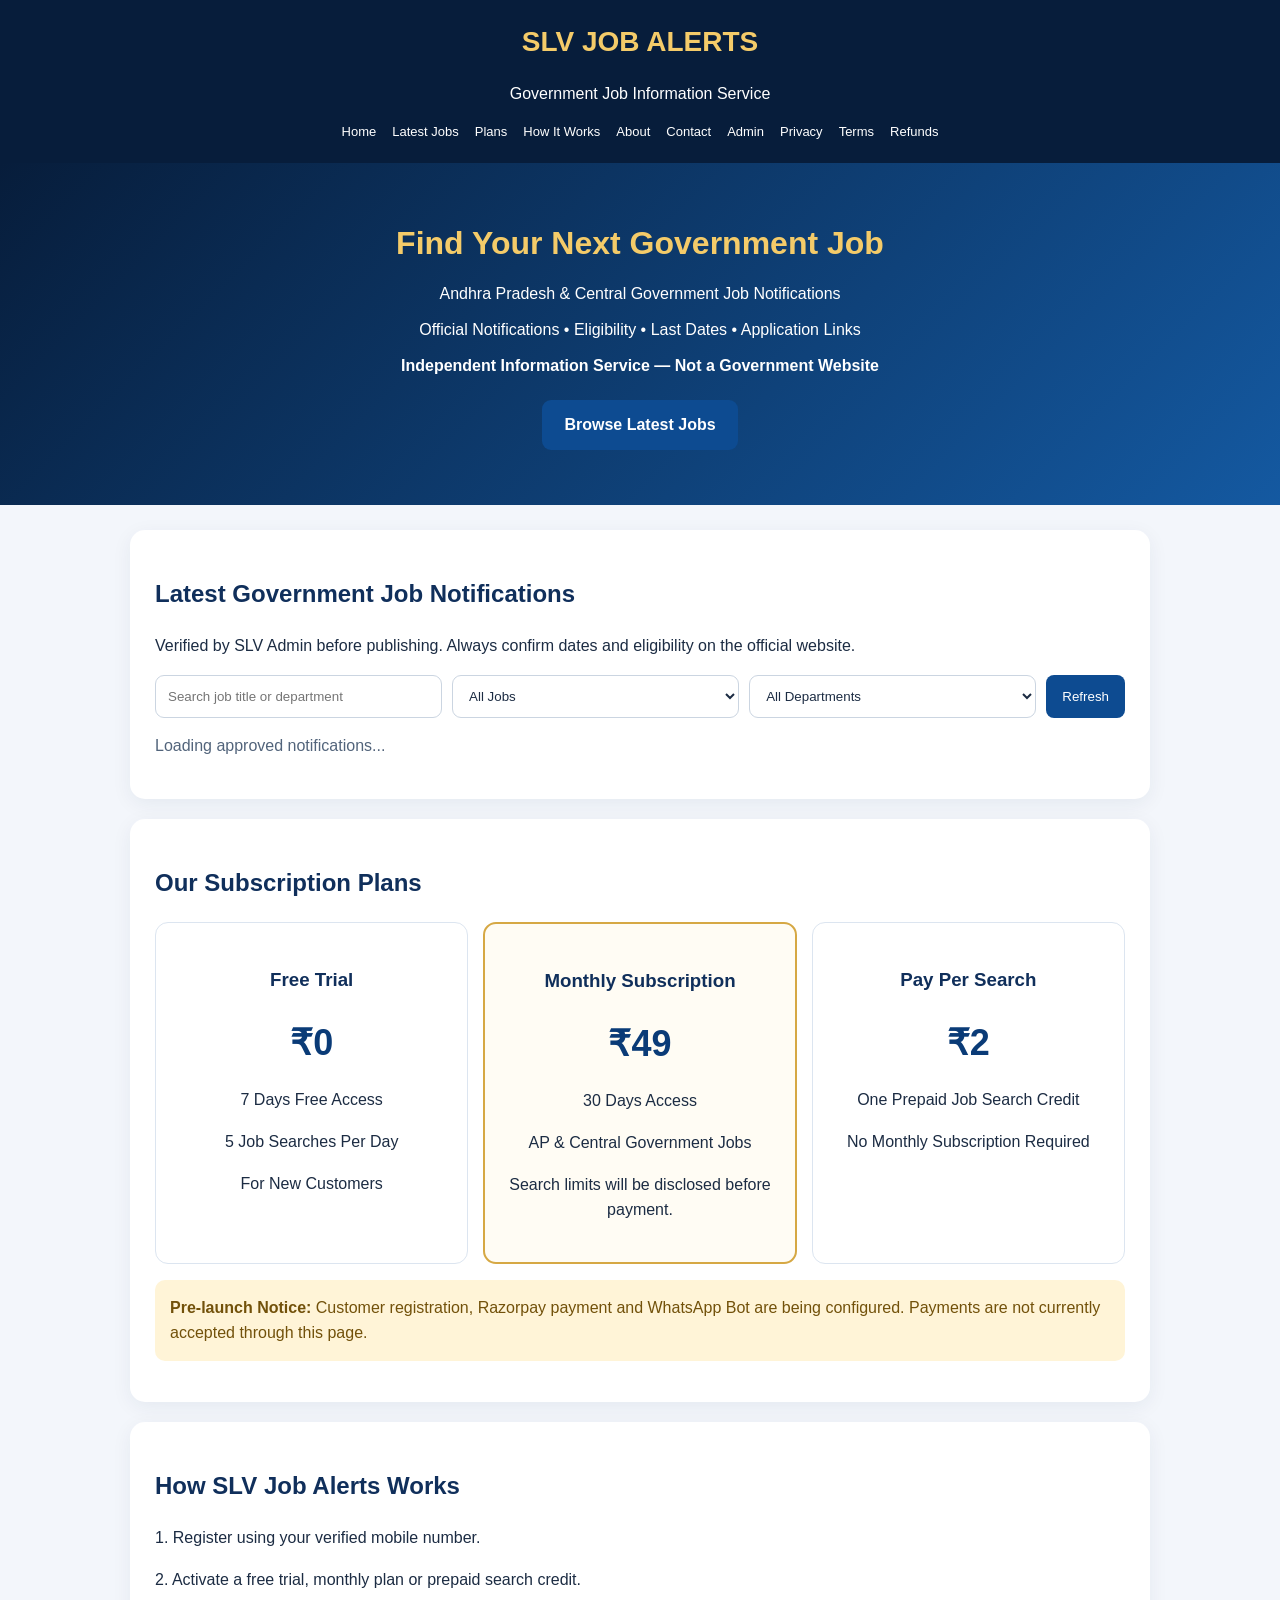
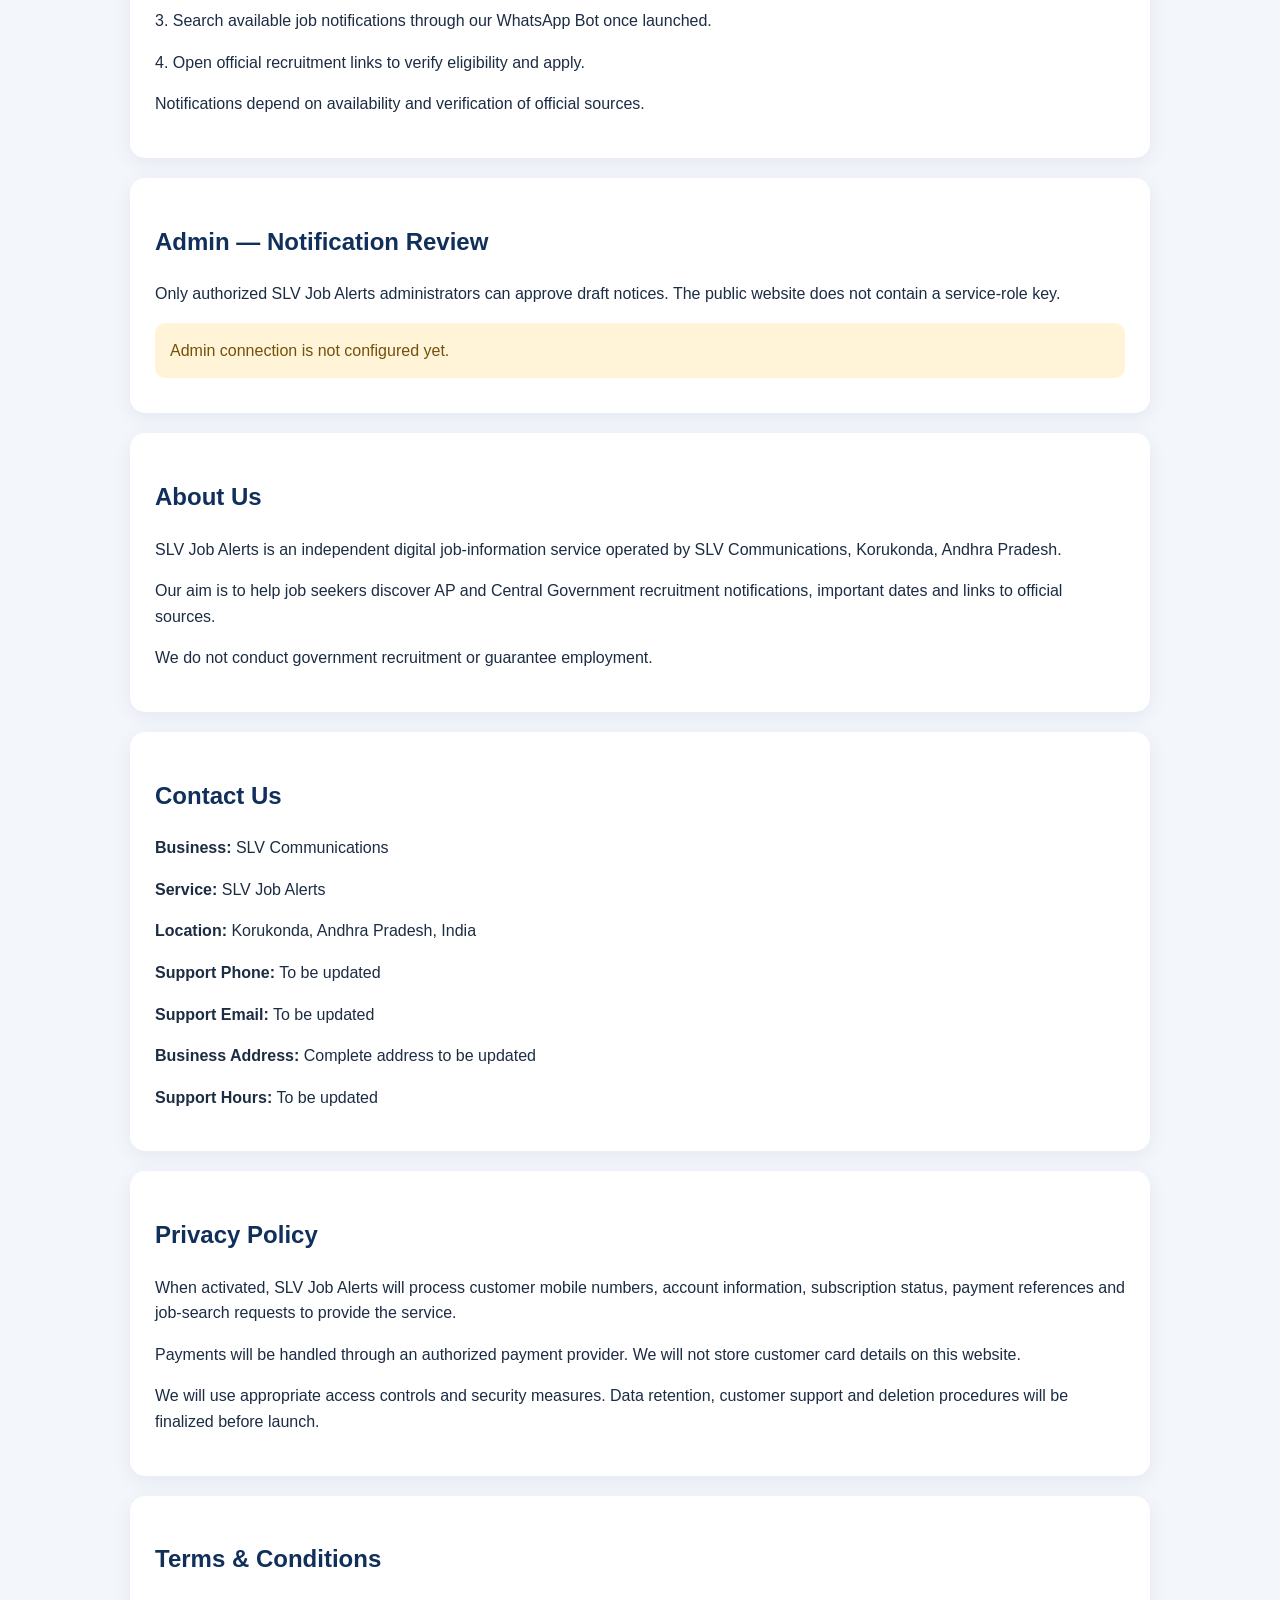
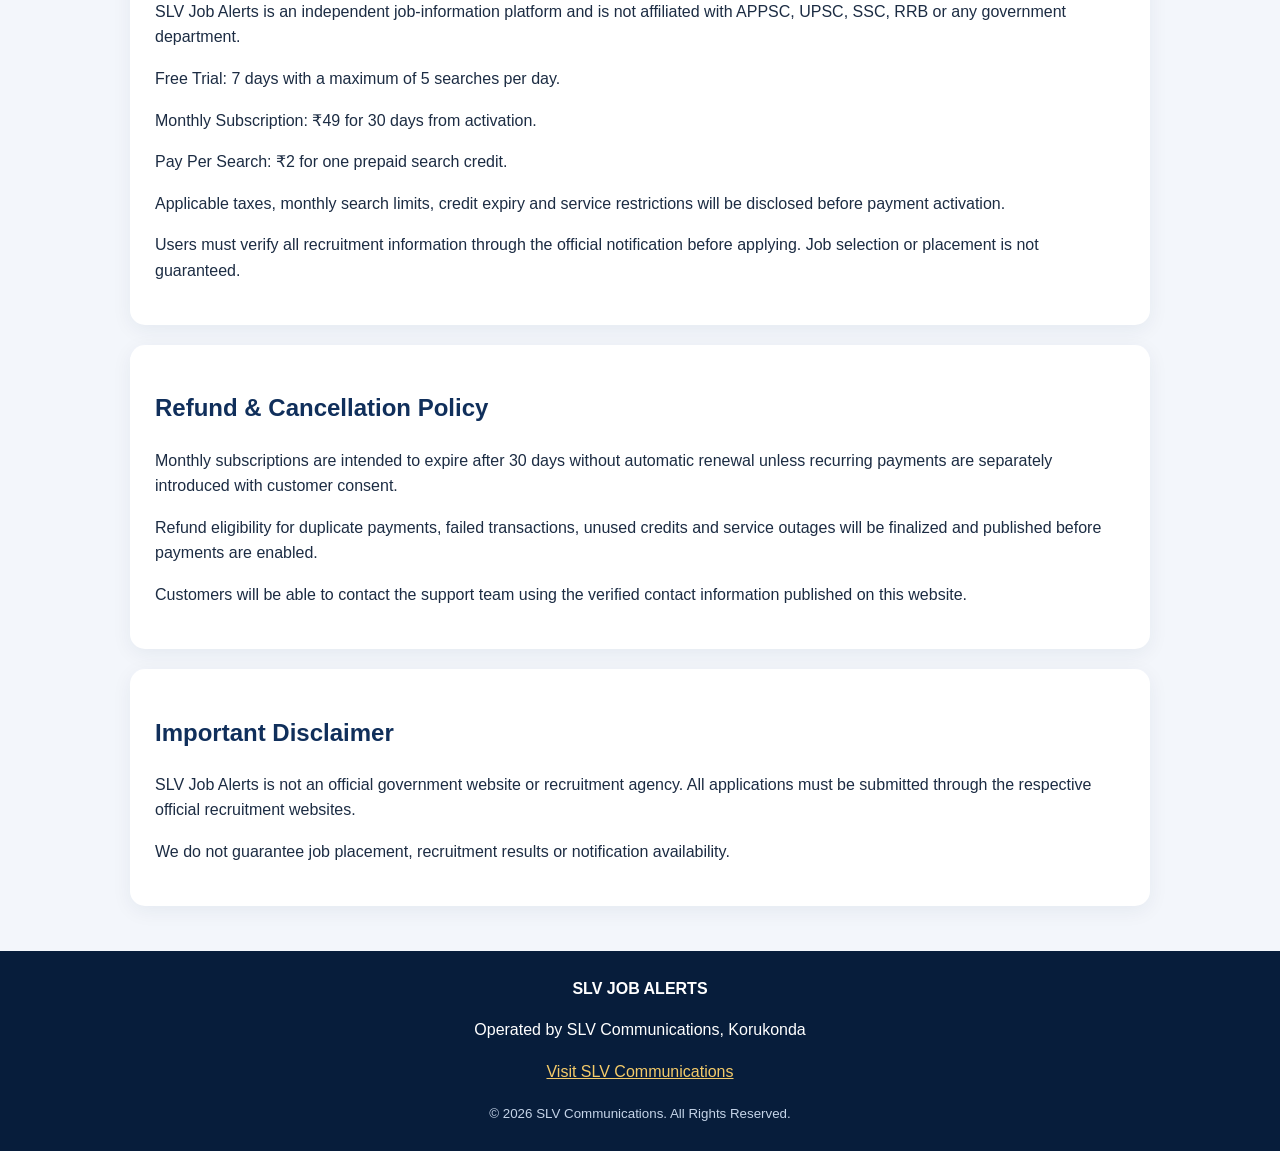
==== commit 874cb4fa: "Add files via upload" ====
--- a/job-alerts/index.html
+++ b/job-alerts/index.html
@@ -40,6 +40,23 @@
 .admin-item a{color:#0d4b91}
 #admin-message{margin:10px 0;white-space:pre-wrap}
 .admin-hidden{display:none!important}
+
+/* Public job listings */
+.jobs-toolbar{display:flex;flex-wrap:wrap;gap:10px;margin:15px 0}
+.jobs-toolbar input,.jobs-toolbar select{flex:1;min-width:170px;padding:12px;border:1px solid #cbd5e1;border-radius:9px;background:white;color:#1c2c43}
+.job-grid{display:grid;grid-template-columns:repeat(auto-fit,minmax(min(100%,290px),1fr));gap:14px;margin-top:15px}
+.job-card{border:1px solid #dce5f0;border-radius:12px;padding:18px;background:#fff;overflow-wrap:anywhere}
+.job-card h3{font-size:17px;margin:8px 0}
+.job-card{position:relative}
+.job-new{position:absolute;top:12px;right:12px;background:#c62828;color:white;border-radius:5px;padding:3px 9px;font-size:11px;font-weight:800;letter-spacing:.7px;animation:slvNewBlink 1.1s ease-in-out infinite;box-shadow:0 0 0 2px #fff}
+@keyframes slvNewBlink{0%,100%{opacity:1}50%{opacity:.3}}
+@media(prefers-reduced-motion:reduce){.job-new{animation:none}}
+.job-card:has(.job-new) .job-tag{margin-right:60px}
+.job-card p{margin:7px 0}
+.job-tag{display:inline-block;border-radius:20px;background:#e9f2ff;color:#164c83;padding:3px 10px;font-size:12px;font-weight:bold}
+.job-card .btn{padding:9px 13px;font-size:13px;margin-top:8px}
+.job-muted{color:#52647b;font-size:13px}
+#jobs-status{margin-top:12px;color:#52647b}
 </style>
 </head>
 <body>
@@ -49,6 +66,7 @@
 <p>Government Job Information Service</p>
 <nav>
 <a href="#home">Home</a>
+<a href="#jobs">Latest Jobs</a>
 <a href="#plans">Plans</a>
 <a href="#how">How It Works</a>
 <a href="#about">About</a>
@@ -65,10 +83,24 @@
 <p>Andhra Pradesh & Central Government Job Notifications</p>
 <p>Official Notifications • Eligibility • Last Dates • Application Links</p>
 <p><strong>Independent Information Service — Not a Government Website</strong></p>
-<a class="btn" href="#plans">View Subscription Plans</a>
+<a class="btn" href="#jobs">Browse Latest Jobs</a>
 </div>
 
 <main class="container">
+
+
+<section id="jobs">
+<h2>Latest Government Job Notifications</h2>
+<p>Verified by SLV Admin before publishing. Always confirm dates and eligibility on the official website.</p>
+<div class="jobs-toolbar">
+<input id="jobs-search" type="search" placeholder="Search job title or department" aria-label="Search jobs">
+<select id="jobs-region" aria-label="Filter job region"><option value="all">All Jobs</option><option value="ap">AP Jobs</option><option value="central">Central Jobs</option></select>
+<select id="jobs-source" aria-label="Filter source"><option value="all">All Departments</option></select>
+<button class="admin-action" id="jobs-refresh" type="button">Refresh</button>
+</div>
+<p id="jobs-status" role="status" aria-live="polite">Loading approved notifications...</p>
+<div id="public-jobs" class="job-grid"></div>
+</section>
 
 <section id="plans">
 <h2>Our Subscription Plans</h2>
@@ -200,6 +232,73 @@
 const toggle = (id, visible) => el(id).classList.toggle('admin-hidden', !visible);
 if (ready) {
   const db = createClient(SUPABASE_URL, SUPABASE_PUBLISHABLE_KEY);
+
+  // Public job board: read only, never displays drafts.
+  let publicJobs = [];
+  const normalize = value => String(value ?? '').toLowerCase().trim();
+  const safeOfficialUrl = value => {
+    try { const u = new URL(value); return u.protocol === 'https:' ? u.href : null; }
+    catch { return null; }
+  };
+  const jobRegion = job => {
+    const combined = normalize([job.category,job.organization,job.title].join(' '));
+    return /\b(appsc|andhra pradesh|ap government|ap state|apsrtc|ap police|ap jobs)\b/.test(combined) ? 'ap' : 'central';
+  };
+  function renderPublicJobs() {
+    const query = normalize(el('jobs-search').value);
+    const region = el('jobs-region').value;
+    const source = el('jobs-source').value;
+    const matches = publicJobs.filter(job => {
+      const haystack = normalize([job.title,job.organization,job.category].join(' '));
+      return (!query || haystack.includes(query)) && (region === 'all' || jobRegion(job) === region) && (source === 'all' || normalize(job.organization) === source);
+    });
+    const target = el('public-jobs'); target.replaceChildren();
+    el('jobs-status').textContent = `${matches.length} of ${publicJobs.length} approved notifications shown`;
+    if (!matches.length) {
+      const empty=document.createElement('p'); empty.textContent='No matching approved notifications. Try another search or filter.'; target.append(empty); return;
+    }
+    for (const job of matches) {
+      const card=document.createElement('article'); card.className='job-card';
+      const tag=document.createElement('span'); tag.className='job-tag'; tag.textContent=job.category || 'Government Jobs';
+      const createdAt=job.created_at ? new Date(job.created_at).getTime() : NaN;
+      // NEW is shown for 48 hours after the database record was created.
+      // For exact approval-based timing, add an approved_at timestamp in Supabase later.
+      if(Number.isFinite(createdAt) && createdAt <= Date.now() && Date.now()-createdAt < 48*60*60*1000){
+        const badge=document.createElement('span'); badge.className='job-new'; badge.textContent='NEW'; badge.setAttribute('aria-label','New notification'); card.append(badge);
+      }
+      const title=document.createElement('h3'); title.textContent=job.title || 'Government Job Notification';
+      const org=document.createElement('p'); org.textContent=job.organization || 'Government Department';
+      const date=document.createElement('p'); date.className='job-muted';
+      const rawDate=job.published_date || job.created_at;
+      const parsed=rawDate ? new Date(rawDate) : null;
+      date.textContent='Date: '+(parsed && !Number.isNaN(parsed.getTime()) ? parsed.toLocaleDateString('en-IN',{day:'2-digit',month:'short',year:'numeric'}) : 'Not provided');
+      card.append(tag,title,org,date);
+      const url=safeOfficialUrl(job.official_url);
+      if(url) { const link=document.createElement('a'); link.className='btn'; link.href=url; link.target='_blank'; link.rel='noopener noreferrer'; link.textContent='Official Notification / Apply'; card.append(link); }
+      target.append(card);
+    }
+  }
+  async function loadPublicJobs() {
+    el('jobs-status').textContent='Loading approved notifications...';
+    const {data,error}=await db.from('jobs')
+      .select('id,title,organization,category,published_date,official_url,created_at')
+      .eq('status','active').order('created_at',{ascending:false}).limit(200);
+    if(error) { el('jobs-status').textContent='Unable to load approved jobs: '+error.message+'. Check public read policy for active jobs.'; return; }
+    publicJobs=data || [];
+    const selected=el('jobs-source').value;
+    const select=el('jobs-source'); select.replaceChildren();
+    const all=document.createElement('option'); all.value='all'; all.textContent='All Departments'; select.append(all);
+    const orgs=[...new Set(publicJobs.map(j=>j.organization).filter(Boolean))].sort((a,b)=>a.localeCompare(b));
+    for(const org of orgs){const opt=document.createElement('option'); opt.value=normalize(org); opt.textContent=org; select.append(opt);}
+    if([...select.options].some(o=>o.value===selected)) select.value=selected;
+    renderPublicJobs();
+  }
+  el('jobs-search').addEventListener('input',renderPublicJobs);
+  el('jobs-region').addEventListener('change',renderPublicJobs);
+  el('jobs-source').addEventListener('change',renderPublicJobs);
+  el('jobs-refresh').addEventListener('click',loadPublicJobs);
+  await loadPublicJobs();
+
   toggle('admin-setup', false);
   toggle('admin-login', true);
   async function showSession() {
@@ -252,6 +351,37 @@
         link.href=job.official_url; link.textContent='View official notice'; link.target='_blank'; link.rel='noopener noreferrer';
         article.append(link);
       }
+      const actions=document.createElement('div');
+      actions.style.marginTop='10px';
+      const approve=document.createElement('button');
+      approve.className='admin-action'; approve.type='button'; approve.textContent='Approve & Publish';
+      const reject=document.createElement('button');
+      reject.className='admin-action'; reject.type='button'; reject.textContent='Reject';
+      reject.style.marginLeft='8px'; reject.style.background='#8b2731';
+      const feedback=document.createElement('p'); feedback.setAttribute('role','status');
+      async function review(action) {
+        const question=action==='approve'
+          ? 'Have you verified the official notice and confirmed it should be published publicly?'
+          : 'Reject this scraper notice? It will not be published.';
+        if (!window.confirm(question)) return;
+        approve.disabled=true; reject.disabled=true;
+        feedback.textContent=action==='approve'?'Publishing notice...':'Rejecting notice...';
+        try {
+          const {data:result,error}=await db.rpc('slv_review_scraper_candidate',{
+            p_candidate_id:job.id,p_action:action
+          });
+          if (error) throw error;
+          heading.textContent=String(result||'Review saved')+'. Refreshing scraper drafts...';
+          await loadScraperDrafts();
+        } catch(err) {
+          feedback.textContent='Review failed: '+(err?.message||String(err));
+          approve.disabled=false; reject.disabled=false;
+        }
+      }
+      approve.addEventListener('click',()=>review('approve'));
+      reject.addEventListener('click',()=>review('reject'));
+      actions.append(approve,reject);
+      article.append(actions,feedback);
       container.append(article);
     }
   }
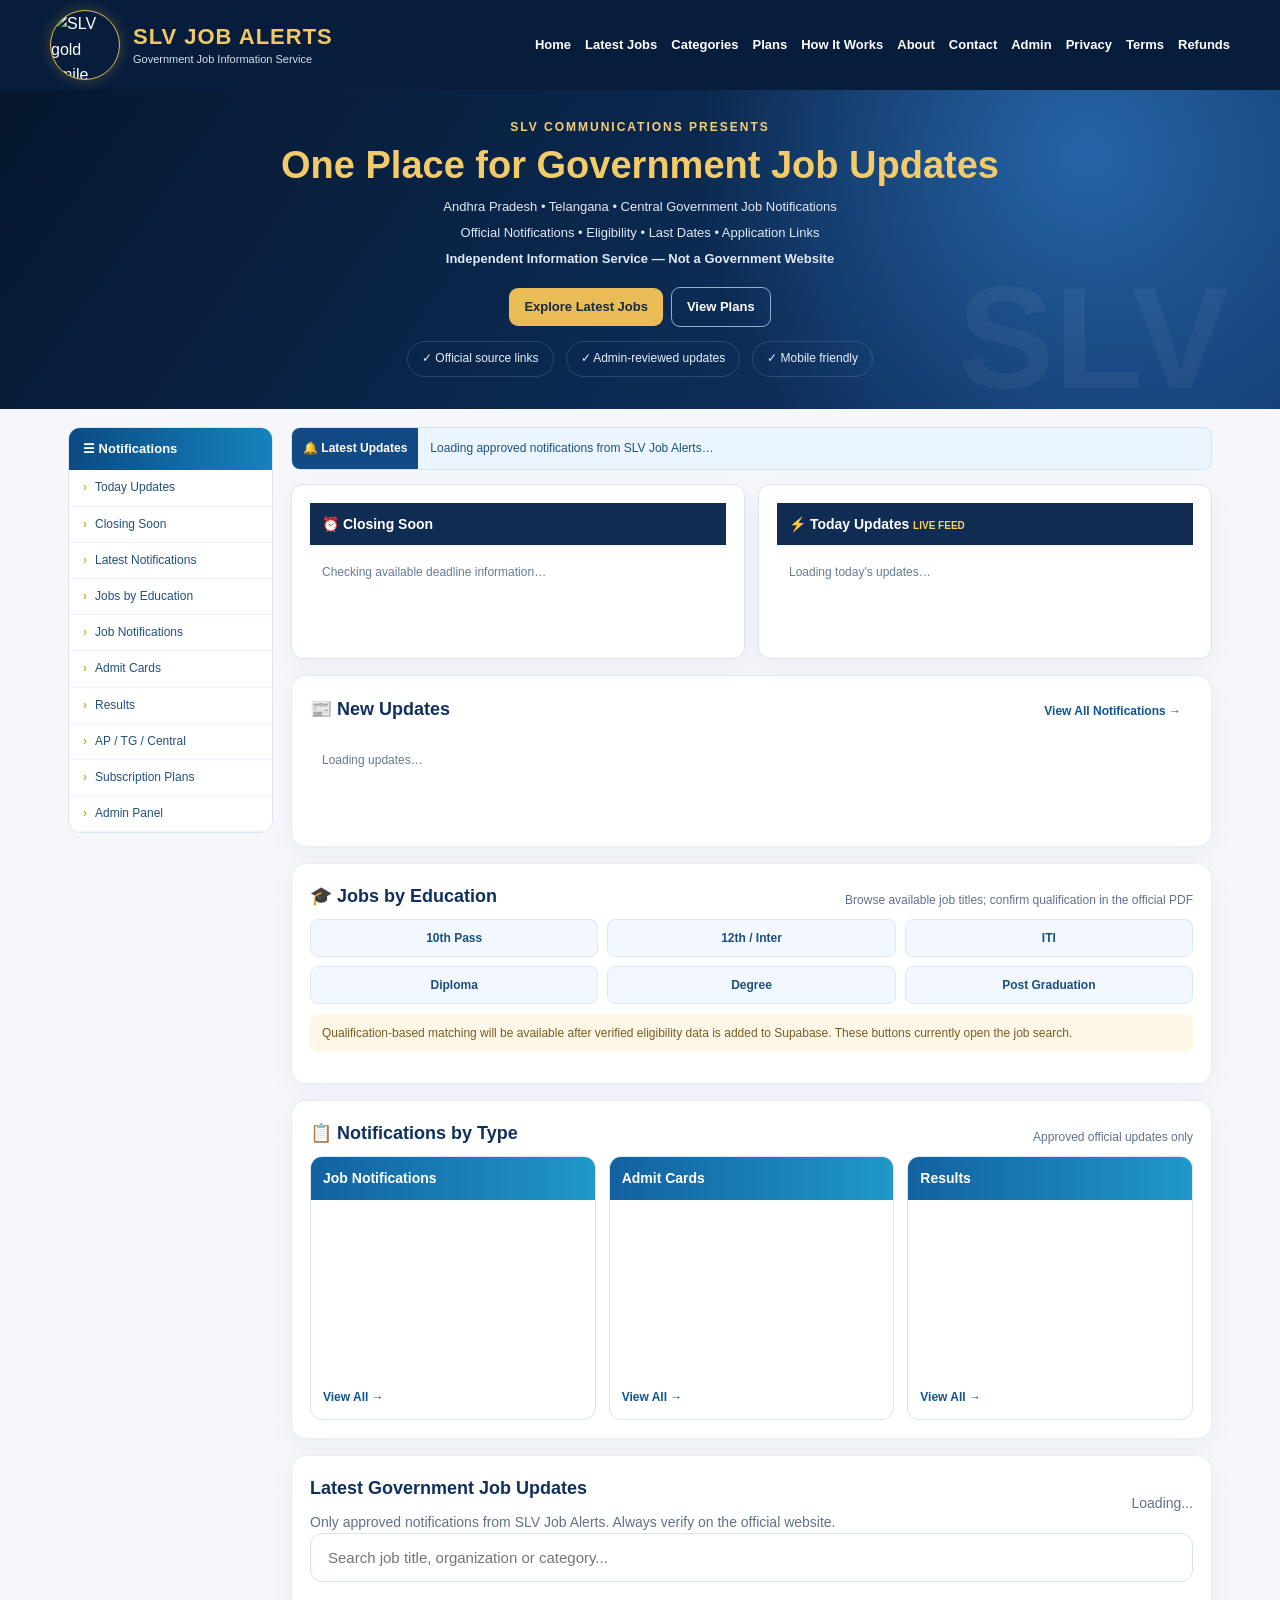
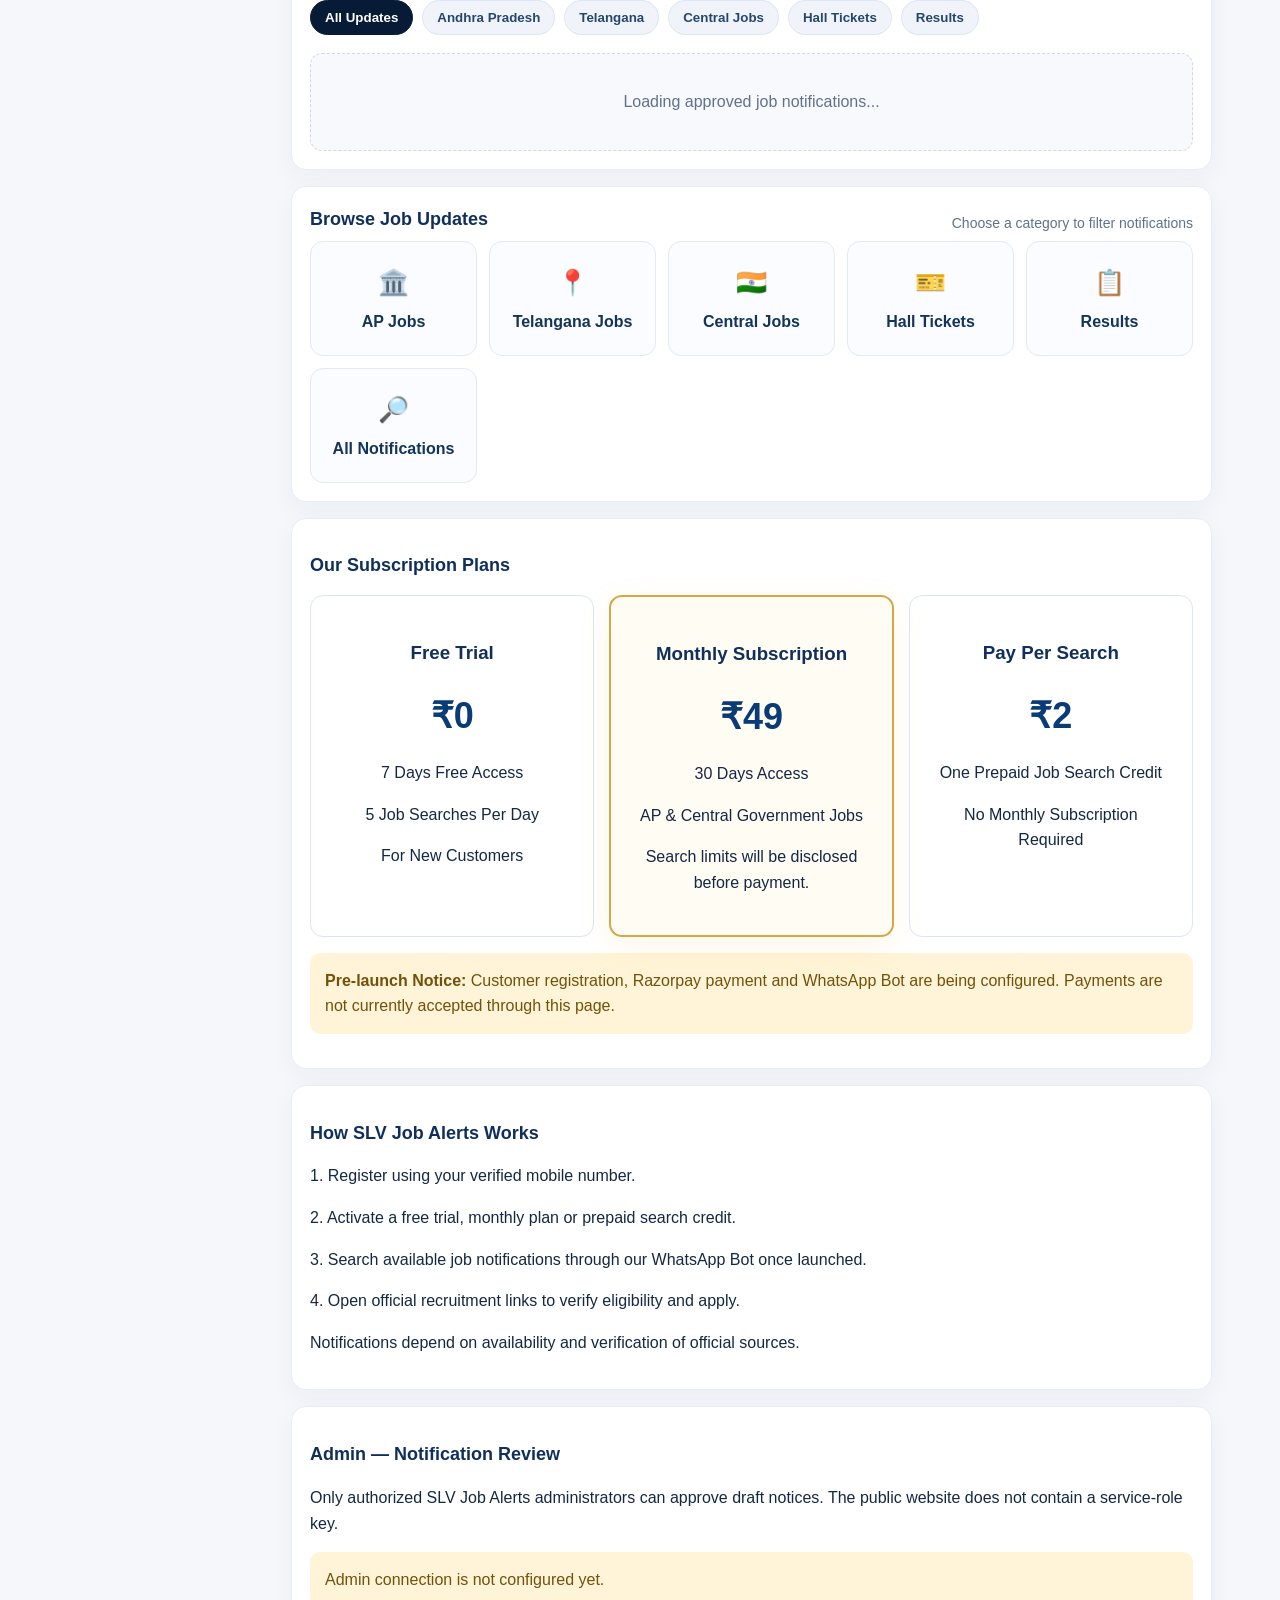
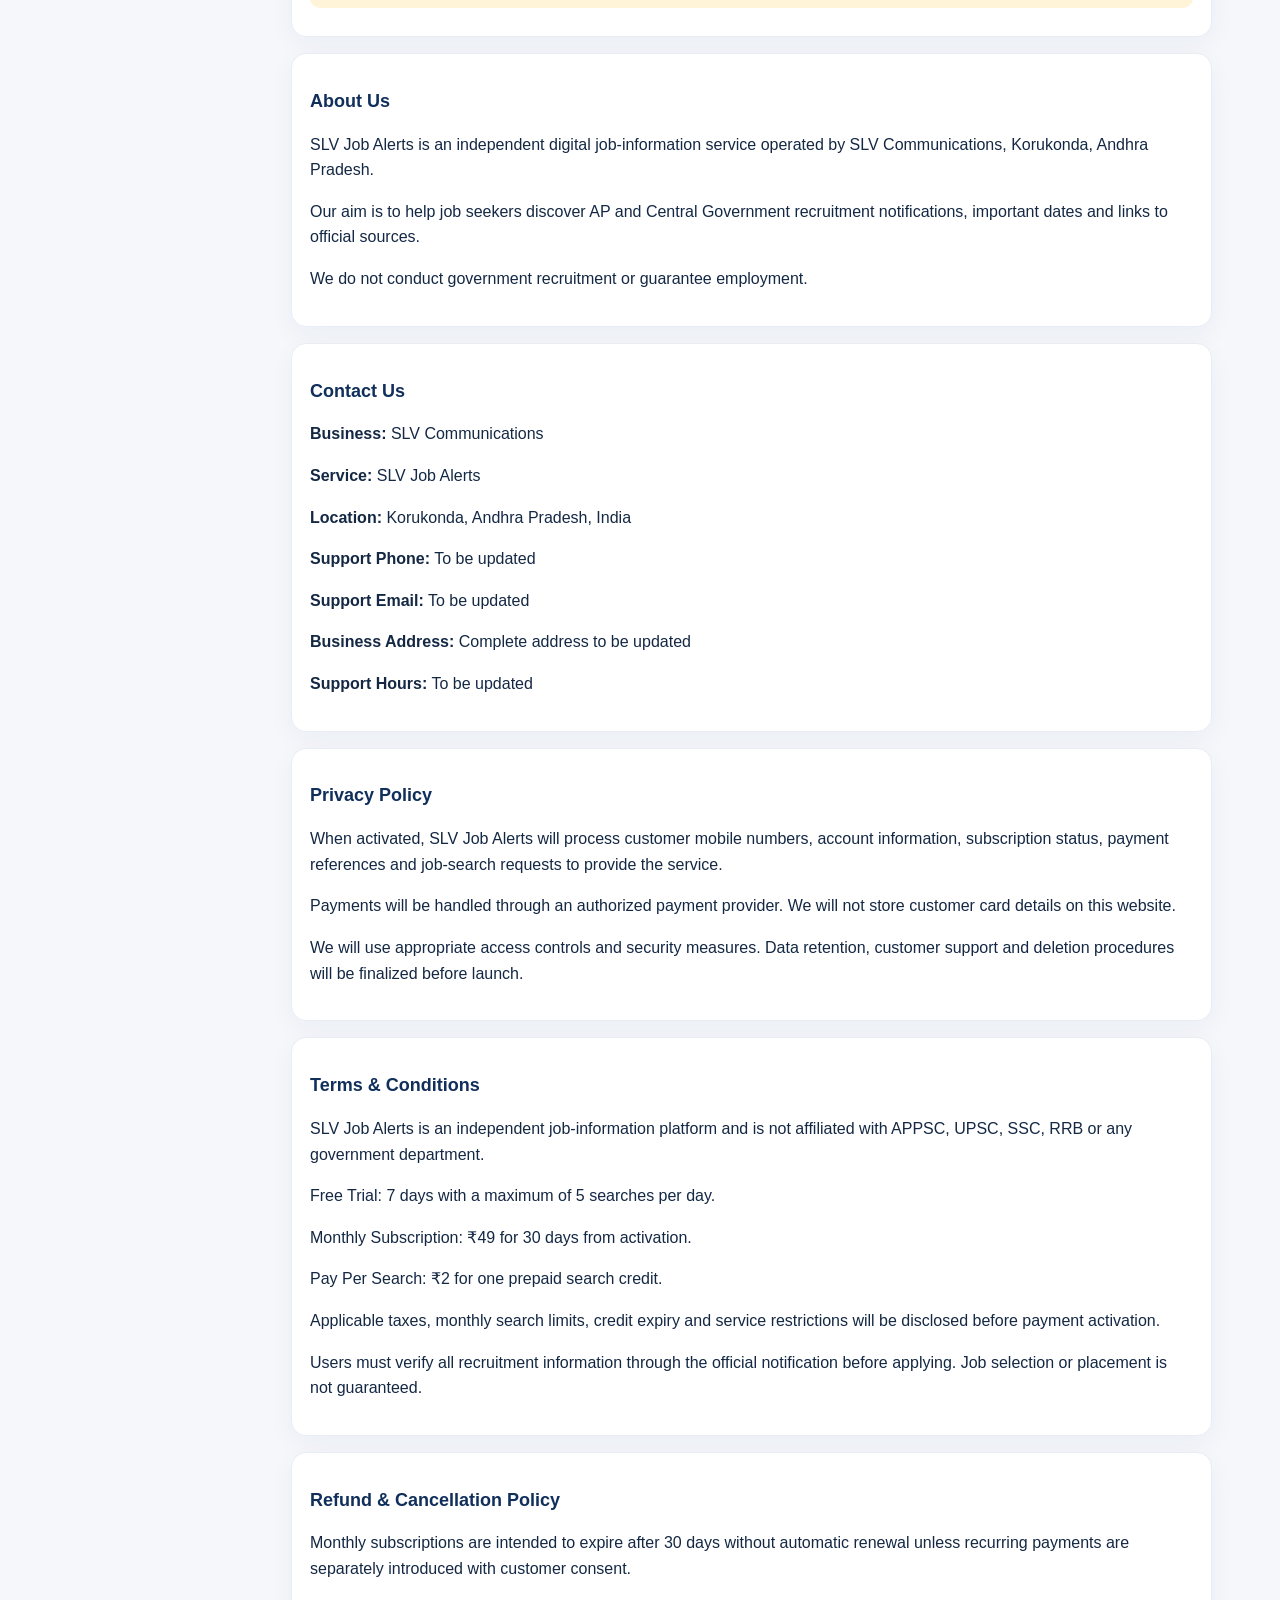
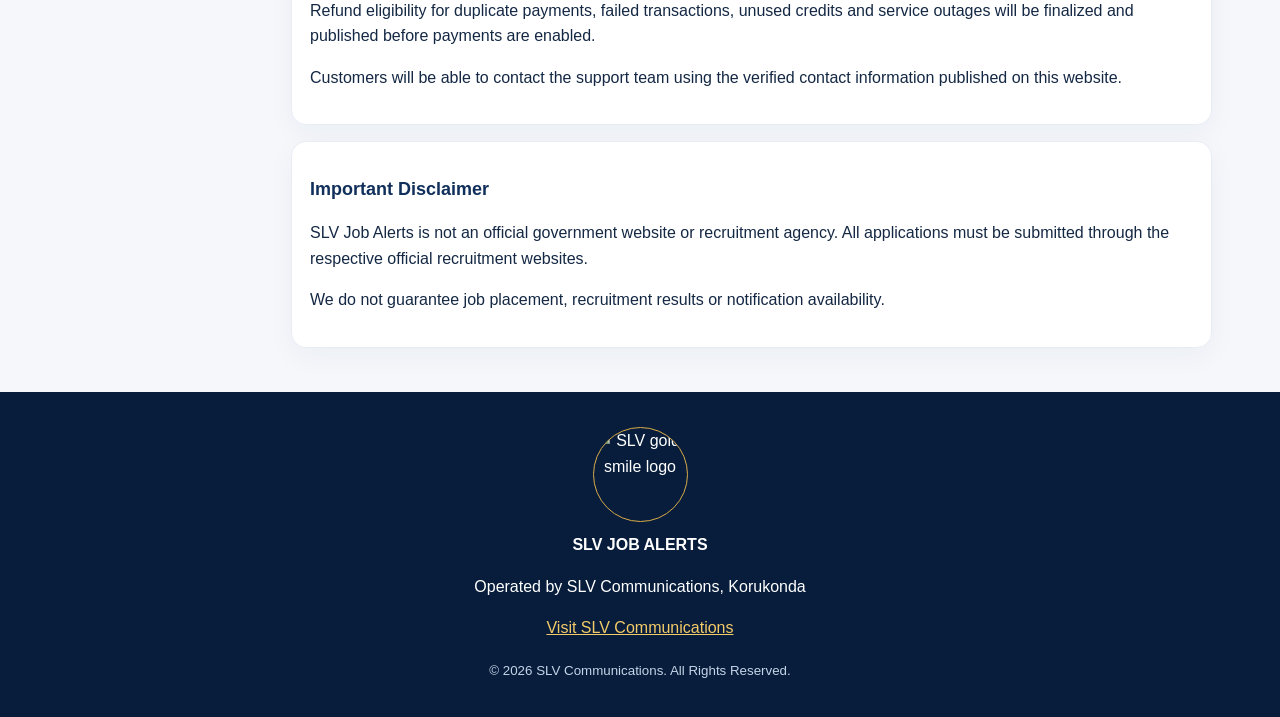
==== commit 5bfb7171: "Add files via upload" ====
--- a/job-alerts/index.html
+++ b/job-alerts/index.html
@@ -5,6 +5,7 @@
 <meta name="viewport" content="width=device-width, initial-scale=1.0">
 <meta name="description" content="SLV Job Alerts - AP and Central Government job notifications and official recruitment links.">
 <title>SLV Job Alerts | Government Job Updates</title>
+<link rel="icon" type="image/webp" href="slv-logo.webp">
 <style>
 *{box-sizing:border-box}
 body{margin:0;font-family:Arial,sans-serif;background:#f3f6fb;color:#1c2c43;line-height:1.6}
@@ -41,32 +42,46 @@
 #admin-message{margin:10px 0;white-space:pre-wrap}
 .admin-hidden{display:none!important}
 
-/* Public job listings */
-.jobs-toolbar{display:flex;flex-wrap:wrap;gap:10px;margin:15px 0}
-.jobs-toolbar input,.jobs-toolbar select{flex:1;min-width:170px;padding:12px;border:1px solid #cbd5e1;border-radius:9px;background:white;color:#1c2c43}
-.job-grid{display:grid;grid-template-columns:repeat(auto-fit,minmax(min(100%,290px),1fr));gap:14px;margin-top:15px}
-.job-card{border:1px solid #dce5f0;border-radius:12px;padding:18px;background:#fff;overflow-wrap:anywhere}
-.job-card h3{font-size:17px;margin:8px 0}
-.job-card{position:relative}
-.job-new{position:absolute;top:12px;right:12px;background:#c62828;color:white;border-radius:5px;padding:3px 9px;font-size:11px;font-weight:800;letter-spacing:.7px;animation:slvNewBlink 1.1s ease-in-out infinite;box-shadow:0 0 0 2px #fff}
-@keyframes slvNewBlink{0%,100%{opacity:1}50%{opacity:.3}}
-@media(prefers-reduced-motion:reduce){.job-new{animation:none}}
-.job-card:has(.job-new) .job-tag{margin-right:60px}
-.job-card p{margin:7px 0}
-.job-tag{display:inline-block;border-radius:20px;background:#e9f2ff;color:#164c83;padding:3px 10px;font-size:12px;font-weight:bold}
-.job-card .btn{padding:9px 13px;font-size:13px;margin-top:8px}
-.job-muted{color:#52647b;font-size:13px}
-#jobs-status{margin-top:12px;color:#52647b}
+:root{--navy:#081b36;--blue:#154b87;--gold:#e9bc55;--muted:#61718b;--line:#e3eaf3}
+html{scroll-behavior:smooth}body{font-family:Inter,Arial,sans-serif;background:#f5f7fb;color:#142844}
+header{position:sticky;top:0;z-index:20;display:flex;align-items:center;justify-content:space-between;gap:16px;text-align:left;padding:12px max(18px,calc((100vw - 1180px)/2));box-shadow:0 3px 18px #071d3b20}
+header h1{font-size:23px;letter-spacing:1.2px}header p{font-size:11px;margin:0;color:#c6d6eb}nav{margin:0;gap:13px}nav a{font-weight:600}nav a:hover{color:var(--gold)}
+.hero{position:relative;overflow:hidden;background:radial-gradient(circle at 85% 20%,#2664a7 0,transparent 35%),linear-gradient(125deg,#06172e,#113a70);padding:70px 18px 82px}.hero:after{content:'SLV';position:absolute;right:4%;bottom:-90px;font-size:260px;font-weight:900;opacity:.045;pointer-events:none}.hero h2{font-size:clamp(30px,5vw,52px);line-height:1.16;max-width:750px;margin:10px auto 18px}.hero .eyebrow{color:#f5cf78;font-weight:700;letter-spacing:2px;font-size:12px}.hero p{color:#e0e9f6}.hero .btn{background:var(--gold);color:#172944}.hero .btn.secondary{background:transparent;border:1px solid #92afd2;color:white;margin-left:8px}
+.container{max-width:1180px;margin:auto;padding:28px 18px}section{border:1px solid #e8edf5;box-shadow:0 9px 28px #10284a0b;margin-bottom:24px;padding:28px}.section-top{display:flex;align-items:center;justify-content:space-between;gap:12px;flex-wrap:wrap}.section-top h2{margin:0 0 8px}.subtle{color:var(--muted);font-size:14px}.filterbar{display:flex;gap:9px;flex-wrap:wrap;margin:18px 0}.filterbar button{background:#f0f4fa;color:#24476d;border:1px solid #dce5f1;padding:9px 14px;border-radius:100px;cursor:pointer;font-weight:700}.filterbar button.active{background:var(--navy);color:#fff;border-color:var(--navy)}.job-search{width:100%;padding:15px 17px;border:1px solid #d9e2ef;border-radius:12px;font-size:15px;outline:none}.job-search:focus{border-color:#447dbd;box-shadow:0 0 0 3px #447dbd20}.job-grid{display:grid;grid-template-columns:repeat(auto-fit,minmax(270px,1fr));gap:14px}.job-card{border:1px solid var(--line);border-radius:14px;padding:19px;background:#fff;display:flex;flex-direction:column;gap:10px;min-height:195px}.job-card h3{font-size:17px;line-height:1.35;margin:0}.job-card .org{color:var(--muted);font-size:13px}.job-card .tag{align-self:flex-start;background:#edf4fc;color:#245587;border-radius:7px;padding:4px 9px;font-size:11px;font-weight:700}.job-card a{margin-top:auto;color:#0c4d91;font-weight:700;text-decoration:none}.empty-state{grid-column:1/-1;padding:35px;text-align:center;background:#f7f9fc;border:1px dashed #cfd9e7;border-radius:12px;color:#61718b}.quick-grid{display:grid;grid-template-columns:repeat(auto-fit,minmax(140px,1fr));gap:12px}.quick-grid a{padding:20px 12px;border:1px solid var(--line);border-radius:13px;text-align:center;text-decoration:none;color:#14345a;background:#fafcff;font-weight:700}.quick-grid a:hover{border-color:var(--gold);background:#fff9eb}.quick-grid span{display:block;font-size:25px;margin-bottom:7px}.statstrip{display:flex;justify-content:center;flex-wrap:wrap;gap:12px;margin:23px auto 0}.statstrip span{border:1px solid #6f8db44d;border-radius:100px;padding:7px 14px;color:#e7f0ff;font-size:12px}.plan{transition:transform .2s}.plan:hover{transform:translateY(-3px)}.plan.featured{box-shadow:0 10px 30px #e9bc5520}.admin-item{background:#fafcff;border:1px solid var(--line);border-radius:12px;padding:16px;margin:10px 0}.admin-item:last-child{border-bottom:1px solid var(--line)}footer{padding:35px 15px}
+@media(max-width:850px){header{position:relative;display:block;text-align:center;padding:17px}nav{justify-content:center;margin-top:14px}nav a{font-size:12px}.hero{padding:55px 15px}section{padding:20px}}@media(max-width:520px){.hero .btn.secondary{margin-left:0}.hero .btn{margin:6px}.job-grid{grid-template-columns:1fr}.quick-grid{grid-template-columns:repeat(2,1fr)}}
+
+/* SLV premium gold smile logo */
+.slv-brand{display:flex;align-items:center;gap:13px;min-width:210px;text-decoration:none;color:inherit}
+.slv-brand img{width:70px;height:70px;object-fit:cover;border-radius:50%;border:1px solid #e6b955;box-shadow:0 0 14px #e7b74e45;flex-shrink:0}
+.slv-brand-text{display:flex;flex-direction:column;gap:2px}
+.slv-brand-text strong{color:#f2c867;font-size:22px;letter-spacing:1px;line-height:1.15}
+.slv-brand-text small{color:#d4e0ef;font-size:11px;line-height:1.3}
+.slv-footer-logo{display:block;width:95px;height:95px;object-fit:cover;border-radius:50%;margin:0 auto 10px;border:1px solid #d9ac49}
+@media(max-width:850px){.slv-brand{justify-content:center}.slv-brand img{width:64px;height:64px}}
+@media(max-width:420px){.slv-brand-text strong{font-size:19px}.slv-brand img{width:58px;height:58px}}
+
+/* Detailed notification view */
+.detail-open{border:0;border-radius:9px;background:#103f79;color:white;padding:11px 16px;font-weight:700;cursor:pointer;margin-top:auto}.detail-open:hover{background:#0a2d58}
+.detail-overlay[hidden]{display:none!important}.detail-overlay{position:fixed;inset:0;background:#07182ed9;z-index:100;display:flex;align-items:center;justify-content:center;padding:16px}.detail-dialog{width:min(900px,100%);max-height:94vh;overflow:auto;background:#f7f9fd;border-radius:20px;box-shadow:0 25px 80px #0006}.detail-head{background:linear-gradient(125deg,#071d3b,#174e88);color:white;padding:23px 25px;position:relative}.detail-head h2{color:#f4cc73;margin:9px 40px 5px 0;line-height:1.25}.detail-head p{margin:0;color:#d5e2f5}.detail-close{position:absolute;right:18px;top:15px;border:1px solid #ffffff55;border-radius:50%;background:#ffffff20;color:white;width:36px;height:36px;font-size:24px;cursor:pointer}.detail-content{padding:20px 24px}.detail-section{background:white;border:1px solid #e2e9f3;border-radius:14px;padding:17px;margin-bottom:14px}.detail-section h3{margin:0 0 13px;font-size:16px}.detail-fields{display:grid;grid-template-columns:repeat(2,minmax(0,1fr));gap:13px}.detail-field{background:#f7f9fc;border-radius:10px;padding:11px;overflow-wrap:anywhere}.detail-field small{display:block;font-size:11px;color:#65758d}.detail-field strong{font-size:14px;color:#203b60}.detail-actions{display:flex;gap:10px;flex-wrap:wrap}.detail-actions a{background:#104c90;color:white;text-decoration:none;border-radius:9px;padding:12px 16px;font-weight:700}.detail-actions a.secondary{background:#f2f5fa;color:#174775;border:1px solid #dce5f1}.detail-warning{font-size:13px;color:#76520b;background:#fff5dc;padding:13px;border-radius:10px}.detail-no-url{color:#64748b;font-size:13px}
+@media(max-width:540px){.detail-content{padding:12px}.detail-head{padding:20px}.detail-fields{grid-template-columns:1fr}.detail-dialog{max-height:96vh}}
+
+/* SLV Job Portal — reference-inspired layout, original design */
+:root{--portal:#124a86;--portal2:#0868ac}
+header{position:relative;box-shadow:none;padding:10px max(16px,calc((100vw - 1180px)/2))}nav{gap:14px}
+.hero{padding:28px 18px 32px}.hero:after{font-size:145px;bottom:-45px}.hero h2{font-size:clamp(25px,3.5vw,38px);margin:6px auto 10px}.hero p{margin:5px auto;font-size:13px}.hero .btn{padding:9px 15px;font-size:13px}.statstrip{margin:14px auto 0}
+.container{padding-top:18px}.portal-layout{display:grid;grid-template-columns:205px minmax(0,1fr);gap:18px;align-items:start}.portal-sidebar{background:#fff;border:1px solid #dce6f3;border-radius:12px;overflow:hidden;position:sticky;top:12px}.portal-sidebar h3{margin:0;padding:11px 14px;background:linear-gradient(90deg,#0c4a82,#1583bd);color:white;font-size:13px}.portal-sidebar a{display:block;padding:8px 14px;text-decoration:none;font-size:12px;color:#23517e;border-bottom:1px solid #eef3f9}.portal-sidebar a:hover{background:#edf6ff}.portal-sidebar a:before{content:'›';color:#e1a93c;margin-right:8px;font-weight:900}.portal-main{min-width:0}.portal-main section{padding:18px;margin-bottom:16px}.portal-main h2{font-size:18px}.portal-highlights{display:grid;grid-template-columns:1fr 1fr;gap:13px}.portal-panel{border:1px solid #dae5f2;border-radius:12px;overflow:hidden;background:white;min-width:0}.portal-panel h3{margin:0;background:#112c53;color:#fff;font-size:14px;padding:10px 12px}.portal-panel h3 em{font-size:10px;color:#ffcf63;font-style:normal}.portal-items{padding:8px 12px;min-height:95px}.portal-line{display:block;width:100%;border:0;border-bottom:1px solid #eaf0f6;background:transparent;padding:9px 0;text-align:left;color:#164878;font-size:12px;line-height:1.45;cursor:pointer}.portal-line:hover{color:#0c73bd}.portal-line:last-child{border-bottom:0}.portal-empty{font-size:12px;color:#667b92;padding:10px 0}.portal-date{font-size:10px;color:#78879b;display:block}.portal-ticker{display:flex;align-items:center;background:#eaf5ff;border:1px solid #cfe5f9;border-radius:9px;overflow:hidden;margin-bottom:14px}.portal-ticker strong{background:#124a86;color:white;padding:11px;font-size:12px;white-space:nowrap}.portal-ticker span{font-size:12px;color:#20527c;padding:8px 12px}.portal-education{display:grid;grid-template-columns:repeat(3,1fr);gap:9px}.portal-education button{background:#f3f8ff;border:1px solid #dce8f5;color:#1a5080;border-radius:8px;padding:11px 8px;font-weight:700;font-size:12px;cursor:pointer}.portal-education button:hover{background:#e1f0ff}.portal-trio{display:grid;grid-template-columns:repeat(3,minmax(0,1fr));gap:13px}.portal-trio .portal-panel h3{background:linear-gradient(90deg,#1261a0,#2098c9)}.portal-trio .portal-items{min-height:180px}.portal-more{display:inline-block;margin:8px 12px 12px;color:#0c5592;font-size:12px;font-weight:700;text-decoration:none}.portal-pills{display:flex;gap:8px;flex-wrap:wrap}.portal-pills a{background:#eff6fd;border:1px solid #d5e6f7;color:#195382;padding:8px 12px;border-radius:8px;text-decoration:none;font-size:12px;font-weight:700}.portal-subtle{font-size:12px;color:#61718b}.portal-note{padding:10px 12px;background:#fff8e8;border-radius:8px;font-size:12px;color:#795c20;margin-top:10px}.portal-main .job-grid{grid-template-columns:repeat(auto-fit,minmax(230px,1fr))}.portal-main .job-card{min-height:170px;padding:15px}.portal-main .job-card h3{font-size:15px}
+@media(max-width:820px){.portal-layout{grid-template-columns:1fr}.portal-sidebar{position:static;display:flex;overflow-x:auto;align-items:center;border-radius:9px}.portal-sidebar h3{flex-shrink:0;white-space:nowrap}.portal-sidebar a{flex-shrink:0;white-space:nowrap;border:0}.portal-main section{padding:15px}.portal-trio{grid-template-columns:1fr 1fr}.portal-trio .portal-panel:last-child{grid-column:1/-1}}
+@media(max-width:540px){header{padding:12px}nav{flex-wrap:nowrap;overflow-x:auto;justify-content:flex-start;padding:6px 2px 9px}.hero{padding:23px 14px}.hero h2{font-size:25px}.portal-highlights{grid-template-columns:1fr}.portal-trio{grid-template-columns:1fr}.portal-trio .portal-panel:last-child{grid-column:auto}.portal-education{grid-template-columns:repeat(2,1fr)}.portal-ticker{align-items:stretch}.portal-ticker strong{display:flex;align-items:center}.container{padding:12px}.portal-main section{margin-bottom:12px}.portal-sidebar{margin-bottom:2px}}
 </style>
 </head>
 <body>
 
 <header>
-<h1>SLV JOB ALERTS</h1>
-<p>Government Job Information Service</p>
+<a class="slv-brand" href="#home" aria-label="SLV Job Alerts Home"><img src="slv-logo.webp" alt="SLV gold smile logo" width="70" height="70"><span class="slv-brand-text"><strong>SLV JOB ALERTS</strong><small>Government Job Information Service</small></span></a>
 <nav>
 <a href="#home">Home</a>
 <a href="#jobs">Latest Jobs</a>
+<a href="#categories">Categories</a>
 <a href="#plans">Plans</a>
 <a href="#how">How It Works</a>
 <a href="#about">About</a>
@@ -79,29 +94,37 @@
 </header>
 
 <div class="hero" id="home">
-<h2>Find Your Next Government Job</h2>
-<p>Andhra Pradesh & Central Government Job Notifications</p>
+<div class="eyebrow">SLV COMMUNICATIONS PRESENTS</div>
+<h2>One Place for Government Job Updates</h2>
+<p>Andhra Pradesh • Telangana • Central Government Job Notifications</p>
 <p>Official Notifications • Eligibility • Last Dates • Application Links</p>
 <p><strong>Independent Information Service — Not a Government Website</strong></p>
-<a class="btn" href="#jobs">Browse Latest Jobs</a>
+<a class="btn" href="#jobs">Explore Latest Jobs</a><a class="btn secondary" href="#plans">View Plans</a>
+<div class="statstrip"><span>✓ Official source links</span><span>✓ Admin-reviewed updates</span><span>✓ Mobile friendly</span></div>
 </div>
 
 <main class="container">
-
-
+<div class="portal-layout">
+<aside class="portal-sidebar" aria-label="Job portal navigation">
+<h3>☰ Notifications</h3>
+<a href="#today-updates">Today Updates</a><a href="#closing-soon">Closing Soon</a><a href="#jobs">Latest Notifications</a><a href="#education">Jobs by Education</a><a href="#notification-columns">Job Notifications</a><a href="#notification-columns">Admit Cards</a><a href="#notification-columns">Results</a><a href="#categories">AP / TG / Central</a><a href="#plans">Subscription Plans</a><a href="#admin">Admin Panel</a>
+</aside>
+<div class="portal-main">
+<div class="portal-ticker"><strong>🔔 Latest Updates</strong><span id="portal-ticker-text">Loading approved notifications from SLV Job Alerts…</span></div>
+<div class="portal-highlights">
+<section class="portal-panel" id="closing-soon"><h3>⏰ Closing Soon</h3><div class="portal-items" id="portal-closing"><div class="portal-empty">Checking available deadline information…</div></div></section>
+<section class="portal-panel" id="today-updates"><h3>⚡ Today Updates <em>LIVE FEED</em></h3><div class="portal-items" id="portal-today"><div class="portal-empty">Loading today's updates…</div></div></section>
+</div>
+<section id="portal-new-updates"><div class="section-top"><h2>📰 New Updates</h2><a class="portal-more" href="#jobs">View All Notifications →</a></div><div class="portal-items" id="portal-recent"><div class="portal-empty">Loading updates…</div></div></section>
+<section id="education"><div class="section-top"><h2>🎓 Jobs by Education</h2><span class="portal-subtle">Browse available job titles; confirm qualification in the official PDF</span></div><div class="portal-education"><button data-edu="10th">10th Pass</button><button data-edu="12th">12th / Inter</button><button data-edu="iti">ITI</button><button data-edu="diploma">Diploma</button><button data-edu="degree">Degree</button><button data-edu="post graduate">Post Graduation</button></div><p class="portal-note">Qualification-based matching will be available after verified eligibility data is added to Supabase. These buttons currently open the job search.</p></section>
+<section id="notification-columns"><div class="section-top"><h2>📋 Notifications by Type</h2><span class="portal-subtle">Approved official updates only</span></div><div class="portal-trio"><div class="portal-panel"><h3>Job Notifications</h3><div class="portal-items" id="portal-recruitment"></div><a href="#jobs" class="portal-more" data-portal-filter="all">View All →</a></div><div class="portal-panel"><h3>Admit Cards</h3><div class="portal-items" id="portal-admits"></div><a href="#jobs" class="portal-more" data-portal-filter="hall">View All →</a></div><div class="portal-panel"><h3>Results</h3><div class="portal-items" id="portal-results"></div><a href="#jobs" class="portal-more" data-portal-filter="result">View All →</a></div></div></section>
 <section id="jobs">
-<h2>Latest Government Job Notifications</h2>
-<p>Verified by SLV Admin before publishing. Always confirm dates and eligibility on the official website.</p>
-<div class="jobs-toolbar">
-<input id="jobs-search" type="search" placeholder="Search job title or department" aria-label="Search jobs">
-<select id="jobs-region" aria-label="Filter job region"><option value="all">All Jobs</option><option value="ap">AP Jobs</option><option value="central">Central Jobs</option></select>
-<select id="jobs-source" aria-label="Filter source"><option value="all">All Departments</option></select>
-<button class="admin-action" id="jobs-refresh" type="button">Refresh</button>
-</div>
-<p id="jobs-status" role="status" aria-live="polite">Loading approved notifications...</p>
-<div id="public-jobs" class="job-grid"></div>
-</section>
-
+<div class="section-top"><div><h2>Latest Government Job Updates</h2><div class="subtle">Only approved notifications from SLV Job Alerts. Always verify on the official website.</div></div><span class="subtle" id="jobs-count">Loading...</span></div>
+<input class="job-search" id="job-search" type="search" placeholder="Search job title, organization or category..." aria-label="Search approved jobs">
+<div class="filterbar" id="job-filters"><button class="active" data-filter="all" type="button">All Updates</button><button data-filter="ap" type="button">Andhra Pradesh</button><button data-filter="tg" type="button">Telangana</button><button data-filter="central" type="button">Central Jobs</button><button data-filter="hall" type="button">Hall Tickets</button><button data-filter="result" type="button">Results</button></div>
+<div id="public-jobs" class="job-grid"><div class="empty-state">Loading approved job notifications...</div></div>
+</section>
+<section id="categories"><div class="section-top"><h2>Browse Job Updates</h2><span class="subtle">Choose a category to filter notifications</span></div><div class="quick-grid"><a href="#jobs" data-quick="ap"><span>🏛️</span>AP Jobs</a><a href="#jobs" data-quick="tg"><span>📍</span>Telangana Jobs</a><a href="#jobs" data-quick="central"><span>🇮🇳</span>Central Jobs</a><a href="#jobs" data-quick="hall"><span>🎫</span>Hall Tickets</a><a href="#jobs" data-quick="result"><span>📋</span>Results</a><a href="#jobs" data-quick="all"><span>🔎</span>All Notifications</a></div></section>
 <section id="plans">
 <h2>Our Subscription Plans</h2>
 <div class="plans">
@@ -211,15 +234,25 @@
 <p>We do not guarantee job placement, recruitment results or notification availability.</p>
 </section>
 
+</div></div>
 </main>
 
 <footer>
+<img class="slv-footer-logo" src="slv-logo.webp" alt="SLV gold smile logo" width="95" height="95">
 <strong>SLV JOB ALERTS</strong>
 <p>Operated by SLV Communications, Korukonda</p>
 <p><a href="https://onlineslv.com/">Visit SLV Communications</a></p>
 <small>© 2026 SLV Communications. All Rights Reserved.</small>
 </footer>
 
+
+
+<div id="job-detail-overlay" class="detail-overlay" hidden>
+  <div class="detail-dialog" role="dialog" aria-modal="true" aria-labelledby="job-detail-title" tabindex="-1">
+    <div class="detail-head"><button id="job-detail-close" class="detail-close" type="button" aria-label="Close details">×</button><span id="job-detail-category">JOB NOTIFICATION</span><h2 id="job-detail-title">Notification Details</h2><p id="job-detail-org"></p></div>
+    <div id="job-detail-content" class="detail-content"></div>
+  </div>
+</div>
 
 <script type="module">
 import { createClient } from 'https://esm.sh/@supabase/supabase-js@2';
@@ -233,70 +266,111 @@
 if (ready) {
   const db = createClient(SUPABASE_URL, SUPABASE_PUBLISHABLE_KEY);
 
-  // Public job board: read only, never displays drafts.
-  let publicJobs = [];
-  const normalize = value => String(value ?? '').toLowerCase().trim();
-  const safeOfficialUrl = value => {
-    try { const u = new URL(value); return u.protocol === 'https:' ? u.href : null; }
-    catch { return null; }
+  // Public job feed: approved jobs only. Supabase RLS must independently enforce public visibility.
+  const publicGrid = el('public-jobs');
+  let publicJobs = [], activeFilter = 'all';
+  const normalize = value => String(value || '').toLowerCase();
+  const categoryMatch = (job, filter) => {
+    if (filter === 'all') return true;
+    const c = normalize(job.category), org = normalize(job.organization), title = normalize(job.title);
+    const combined = c+' '+org+' '+title;
+    if (filter === 'ap') return /andhra|\bap\b|appsc|apslprb|ap high court/.test(combined);
+    if (filter === 'tg') return /telangana|\btg\b|tspsc|tgpsc|tgsprb/.test(combined);
+    if (filter === 'hall') return /hall.?ticket|admit.?card|call.?letter|city intimation/.test(combined);
+    if (filter === 'result') return /result|merit|shortlist|selection list/.test(combined);
+    if (filter === 'central') return /central|india|ssc|upsc|rrb|railway|bank|ibps|defence|isro|drdo|nta|navy|army|air force/.test(combined) && !/andhra|telangana|appsc|tgpsc/.test(combined);
+    return true;
   };
-  const jobRegion = job => {
-    const combined = normalize([job.category,job.organization,job.title].join(' '));
-    return /\b(appsc|andhra pradesh|ap government|ap state|apsrtc|ap police|ap jobs)\b/.test(combined) ? 'ap' : 'central';
-  };
+  const detailOverlay = el('job-detail-overlay');
+  const detailContent = el('job-detail-content');
+  let lastDetailTrigger = null;
+  const showValue = value => value === null || value === undefined || String(value).trim()==='' ? 'Not specified — check official notification' : String(value);
+  function detailSection(heading, fields) {
+    const section=document.createElement('div');section.className='detail-section';
+    const h=document.createElement('h3');h.textContent=heading;section.append(h);
+    const grid=document.createElement('div');grid.className='detail-fields';
+    for(const [label,value] of fields){const cell=document.createElement('div');cell.className='detail-field';const small=document.createElement('small');small.textContent=label;const strong=document.createElement('strong');strong.textContent=showValue(value);cell.append(small,strong);grid.append(cell);}
+    section.append(grid);return section;
+  }
+  function openJobDetails(job,trigger){
+    lastDetailTrigger=trigger;
+    el('job-detail-category').textContent=job.category||'JOB NOTIFICATION';
+    el('job-detail-title').textContent=job.title||'Job Notification';
+    el('job-detail-org').textContent=job.organization||'Official recruitment';
+    detailContent.replaceChildren();
+    detailContent.append(detailSection('Overview', [['Organization',job.organization],['Post / Notification',job.title],['Category',job.category],['Published Date',job.published_date]]));
+    detailContent.append(detailSection('Eligibility', [['Minimum Age',job.min_age],['Maximum Age',job.max_age],['Age Relaxation',job.age_relaxation],['Qualification',job.qualification],['Experience',job.experience],['Nationality / Domicile',job.domicile]]));
+    detailContent.append(detailSection('Vacancies & Pay', [['Total Vacancies',job.vacancies],['Salary / Pay Scale',job.salary],['Job Location',job.location],['Employment Type',job.employment_type]]));
+    detailContent.append(detailSection('Application & Selection', [['Application Start',job.application_start],['Last Date',job.last_date],['Application Fee',job.application_fee],['Selection Process',job.selection_process],['Exam Date',job.exam_date],['Application Mode',job.application_mode]]));
+    const section=document.createElement('div');section.className='detail-section';
+    const heading=document.createElement('h3');heading.textContent='Important Links';section.append(heading);
+    const actions=document.createElement('div');actions.className='detail-actions';
+    if(typeof job.official_url==='string' && /^https:\/\/[^\s]+$/i.test(job.official_url)){
+      const link=document.createElement('a');link.href=job.official_url;link.target='_blank';link.rel='noopener noreferrer';link.textContent='View Official Notification ↗';actions.append(link);
+    } else {const missing=document.createElement('p');missing.className='detail-no-url';missing.textContent='Official notification link is not available.';actions.append(missing);}
+    section.append(actions);detailContent.append(section);
+    const note=document.createElement('p');note.className='detail-warning';note.textContent='Important: Details marked “Not specified” have not been verified or stored in this website. Always check the official notification for age cut-off date, reservation relaxations, eligibility, vacancies, fees and deadlines before applying.';detailContent.append(note);
+    detailOverlay.hidden=false;document.body.style.overflow='hidden';el('job-detail-close').focus();
+  }
+  function closeJobDetails(){detailOverlay.hidden=true;document.body.style.overflow='';lastDetailTrigger?.focus();}
+  el('job-detail-close').addEventListener('click',closeJobDetails);
+  detailOverlay.addEventListener('click',event=>{if(event.target===detailOverlay)closeJobDetails();});
+  document.addEventListener('keydown',event=>{if(detailOverlay.hidden)return;if(event.key==='Escape')closeJobDetails();if(event.key==='Tab'){const focusables=[...detailOverlay.querySelectorAll('button,a[href]')];const first=focusables[0],last=focusables[focusables.length-1];if(event.shiftKey&&document.activeElement===first){event.preventDefault();last.focus();}else if(!event.shiftKey&&document.activeElement===last){event.preventDefault();first.focus();}}});
   function renderPublicJobs() {
-    const query = normalize(el('jobs-search').value);
-    const region = el('jobs-region').value;
-    const source = el('jobs-source').value;
-    const matches = publicJobs.filter(job => {
-      const haystack = normalize([job.title,job.organization,job.category].join(' '));
-      return (!query || haystack.includes(query)) && (region === 'all' || jobRegion(job) === region) && (source === 'all' || normalize(job.organization) === source);
-    });
-    const target = el('public-jobs'); target.replaceChildren();
-    el('jobs-status').textContent = `${matches.length} of ${publicJobs.length} approved notifications shown`;
-    if (!matches.length) {
-      const empty=document.createElement('p'); empty.textContent='No matching approved notifications. Try another search or filter.'; target.append(empty); return;
-    }
-    for (const job of matches) {
-      const card=document.createElement('article'); card.className='job-card';
-      const tag=document.createElement('span'); tag.className='job-tag'; tag.textContent=job.category || 'Government Jobs';
-      const createdAt=job.created_at ? new Date(job.created_at).getTime() : NaN;
-      // NEW is shown for 48 hours after the database record was created.
-      // For exact approval-based timing, add an approved_at timestamp in Supabase later.
-      if(Number.isFinite(createdAt) && createdAt <= Date.now() && Date.now()-createdAt < 48*60*60*1000){
-        const badge=document.createElement('span'); badge.className='job-new'; badge.textContent='NEW'; badge.setAttribute('aria-label','New notification'); card.append(badge);
+    const q = normalize(el('job-search').value).trim();
+    const filtered = publicJobs.filter(j => categoryMatch(j,activeFilter) && normalize([j.title,j.organization,j.category].join(' ')).includes(q));
+    el('jobs-count').textContent = `${filtered.length} of ${publicJobs.length} approved updates`;
+    publicGrid.replaceChildren();
+    if (!filtered.length) {const e=document.createElement('div');e.className='empty-state';e.textContent=publicJobs.length?'No matching approved notifications. Try another search or filter.':'No approved notifications available yet. Please check back later.';publicGrid.append(e);return;}
+    for (const job of filtered) {
+      const card=document.createElement('article');card.className='job-card';
+      const tag=document.createElement('span');tag.className='tag';tag.textContent=job.category||'Job Update';
+      const title=document.createElement('h3');title.textContent=job.title||'Job notification';
+      const org=document.createElement('div');org.className='org';org.textContent=job.organization||'Official recruitment';
+      const meta=document.createElement('div');meta.className='subtle';meta.textContent=job.published_date?'Published: '+job.published_date:'Check official notification for dates';
+      card.append(tag,title,org,meta);
+      const detailButton=document.createElement('button');detailButton.type='button';detailButton.className='detail-open';detailButton.textContent='View Full Details';detailButton.addEventListener('click',()=>openJobDetails(job,detailButton));card.append(detailButton);
+      if (typeof job.official_url==='string' && /^https:\/\//i.test(job.official_url)) {
+        const a=document.createElement('a');a.href=job.official_url;a.target='_blank';a.rel='noopener noreferrer';a.textContent='View Official Notification →';card.append(a);
       }
-      const title=document.createElement('h3'); title.textContent=job.title || 'Government Job Notification';
-      const org=document.createElement('p'); org.textContent=job.organization || 'Government Department';
-      const date=document.createElement('p'); date.className='job-muted';
-      const rawDate=job.published_date || job.created_at;
-      const parsed=rawDate ? new Date(rawDate) : null;
-      date.textContent='Date: '+(parsed && !Number.isNaN(parsed.getTime()) ? parsed.toLocaleDateString('en-IN',{day:'2-digit',month:'short',year:'numeric'}) : 'Not provided');
-      card.append(tag,title,org,date);
-      const url=safeOfficialUrl(job.official_url);
-      if(url) { const link=document.createElement('a'); link.className='btn'; link.href=url; link.target='_blank'; link.rel='noopener noreferrer'; link.textContent='Official Notification / Apply'; card.append(link); }
-      target.append(card);
-    }
-  }
+      publicGrid.append(card);
+    }
+  }
+  // Homepage portal lists use the same approved jobs; never publish draft candidates.
+  const portalDate = value => {if(!value)return null;const d=new Date(String(value).slice(0,10)+'T00:00:00');return Number.isNaN(d.getTime())?null:d;};
+  const localDay = date => `${date.getFullYear()}-${String(date.getMonth()+1).padStart(2,'0')}-${String(date.getDate()).padStart(2,'0')}`;
+  function portalList(id, items, emptyText, limit=7){
+    const box=el(id);box.replaceChildren();
+    if(!items.length){const p=document.createElement('div');p.className='portal-empty';p.textContent=emptyText;box.append(p);return;}
+    for(const job of items.slice(0,limit)){
+      const b=document.createElement('button');b.type='button';b.className='portal-line';b.textContent=job.title||'Job notification';
+      const date=job.published_date;if(date){const small=document.createElement('span');small.className='portal-date';small.textContent=(job.organization||'Official source')+' • '+String(date).slice(0,10);b.append(small);}
+      b.addEventListener('click',()=>openJobDetails(job,b));box.append(b);
+    }
+  }
+  function renderPortal(){
+    const now=new Date(),today=localDay(now),soon=new Date(now);soon.setDate(soon.getDate()+7);
+    const jobs=publicJobs.filter(j=>!categoryMatch(j,'hall')&&!categoryMatch(j,'result'));
+    portalList('portal-recent',publicJobs,'No approved notifications available yet.',9);
+    portalList('portal-today',publicJobs.filter(j=>String(j.published_date||'').slice(0,10)===today),'No updates published today. Check New Updates for earlier notices.',6);
+    portalList('portal-recruitment',jobs,'No approved recruitment notifications yet.',8);
+    portalList('portal-admits',publicJobs.filter(j=>categoryMatch(j,'hall')),'No approved admit card updates yet.',8);
+    portalList('portal-results',publicJobs.filter(j=>categoryMatch(j,'result')),'No approved results yet.',8);
+    const deadlines=publicJobs.filter(j=>{const d=portalDate(j.last_date);return d&&d>=portalDate(today)&&d<=soon;}).sort((a,b)=>String(a.last_date).localeCompare(String(b.last_date)));
+    portalList('portal-closing',deadlines,'Closing dates will appear once verified application deadlines are stored.',6);
+    el('portal-ticker-text').textContent=publicJobs.length?`${publicJobs.length} approved notifications available • Select any update to view full details.`:'No approved updates yet. Please check back later.';
+  }
+  document.querySelectorAll('[data-edu]').forEach(b=>b.addEventListener('click',()=>{el('job-search').value=b.dataset.edu;renderPublicJobs();el('jobs').scrollIntoView({behavior:'smooth'});}));
+  document.querySelectorAll('[data-portal-filter]').forEach(a=>a.addEventListener('click',()=>setFilter(a.dataset.portalFilter)));
   async function loadPublicJobs() {
-    el('jobs-status').textContent='Loading approved notifications...';
-    const {data,error}=await db.from('jobs')
-      .select('id,title,organization,category,published_date,official_url,created_at')
-      .eq('status','active').order('created_at',{ascending:false}).limit(200);
-    if(error) { el('jobs-status').textContent='Unable to load approved jobs: '+error.message+'. Check public read policy for active jobs.'; return; }
-    publicJobs=data || [];
-    const selected=el('jobs-source').value;
-    const select=el('jobs-source'); select.replaceChildren();
-    const all=document.createElement('option'); all.value='all'; all.textContent='All Departments'; select.append(all);
-    const orgs=[...new Set(publicJobs.map(j=>j.organization).filter(Boolean))].sort((a,b)=>a.localeCompare(b));
-    for(const org of orgs){const opt=document.createElement('option'); opt.value=normalize(org); opt.textContent=org; select.append(opt);}
-    if([...select.options].some(o=>o.value===selected)) select.value=selected;
-    renderPublicJobs();
-  }
-  el('jobs-search').addEventListener('input',renderPublicJobs);
-  el('jobs-region').addEventListener('change',renderPublicJobs);
-  el('jobs-source').addEventListener('change',renderPublicJobs);
-  el('jobs-refresh').addEventListener('click',loadPublicJobs);
+    const {data,error}=await db.from('jobs').select('id,title,organization,category,published_date,official_url,status').eq('status','active').order('published_date',{ascending:false,nullsFirst:false}).limit(150);
+    if(error){publicGrid.replaceChildren();const e=document.createElement('div');e.className='empty-state';e.textContent='Unable to load notifications. Please try again later.';publicGrid.append(e);el('jobs-count').textContent='Temporarily unavailable';for(const id of ['portal-recent','portal-today','portal-recruitment','portal-admits','portal-results','portal-closing'])portalList(id,[],'Unable to load notifications right now.');el('portal-ticker-text').textContent='Notifications temporarily unavailable';return;}
+    publicJobs=data||[];renderPublicJobs();renderPortal();
+  }
+  el('job-search').addEventListener('input',renderPublicJobs);
+  function setFilter(filter){activeFilter=filter;document.querySelectorAll('#job-filters button').forEach(b=>b.classList.toggle('active',b.dataset.filter===filter));renderPublicJobs();}
+  document.querySelectorAll('#job-filters button').forEach(b=>b.addEventListener('click',()=>setFilter(b.dataset.filter)));
+  document.querySelectorAll('[data-quick]').forEach(a=>a.addEventListener('click',()=>setFilter(a.dataset.quick)));
   await loadPublicJobs();
 
   toggle('admin-setup', false);
@@ -351,37 +425,6 @@
         link.href=job.official_url; link.textContent='View official notice'; link.target='_blank'; link.rel='noopener noreferrer';
         article.append(link);
       }
-      const actions=document.createElement('div');
-      actions.style.marginTop='10px';
-      const approve=document.createElement('button');
-      approve.className='admin-action'; approve.type='button'; approve.textContent='Approve & Publish';
-      const reject=document.createElement('button');
-      reject.className='admin-action'; reject.type='button'; reject.textContent='Reject';
-      reject.style.marginLeft='8px'; reject.style.background='#8b2731';
-      const feedback=document.createElement('p'); feedback.setAttribute('role','status');
-      async function review(action) {
-        const question=action==='approve'
-          ? 'Have you verified the official notice and confirmed it should be published publicly?'
-          : 'Reject this scraper notice? It will not be published.';
-        if (!window.confirm(question)) return;
-        approve.disabled=true; reject.disabled=true;
-        feedback.textContent=action==='approve'?'Publishing notice...':'Rejecting notice...';
-        try {
-          const {data:result,error}=await db.rpc('slv_review_scraper_candidate',{
-            p_candidate_id:job.id,p_action:action
-          });
-          if (error) throw error;
-          heading.textContent=String(result||'Review saved')+'. Refreshing scraper drafts...';
-          await loadScraperDrafts();
-        } catch(err) {
-          feedback.textContent='Review failed: '+(err?.message||String(err));
-          approve.disabled=false; reject.disabled=false;
-        }
-      }
-      approve.addEventListener('click',()=>review('approve'));
-      reject.addEventListener('click',()=>review('reject'));
-      actions.append(approve,reject);
-      article.append(actions,feedback);
       container.append(article);
     }
   }
@@ -427,7 +470,7 @@
   el('admin-signout').addEventListener('click', async()=>{await db.auth.signOut(); el('admin-notices').replaceChildren(); el('scraper-notices').replaceChildren(); message('Signed out.'); await showSession();});
   el('admin-refresh').addEventListener('click', async () => { const b=el('admin-refresh'); b.disabled=true; try { await loadAllDrafts(); } finally { b.disabled=false; } });
   await showSession();
-}
+} else { document.getElementById('public-jobs').textContent='Job feed is not configured yet.'; }
 </script>
 </body>
 </html>
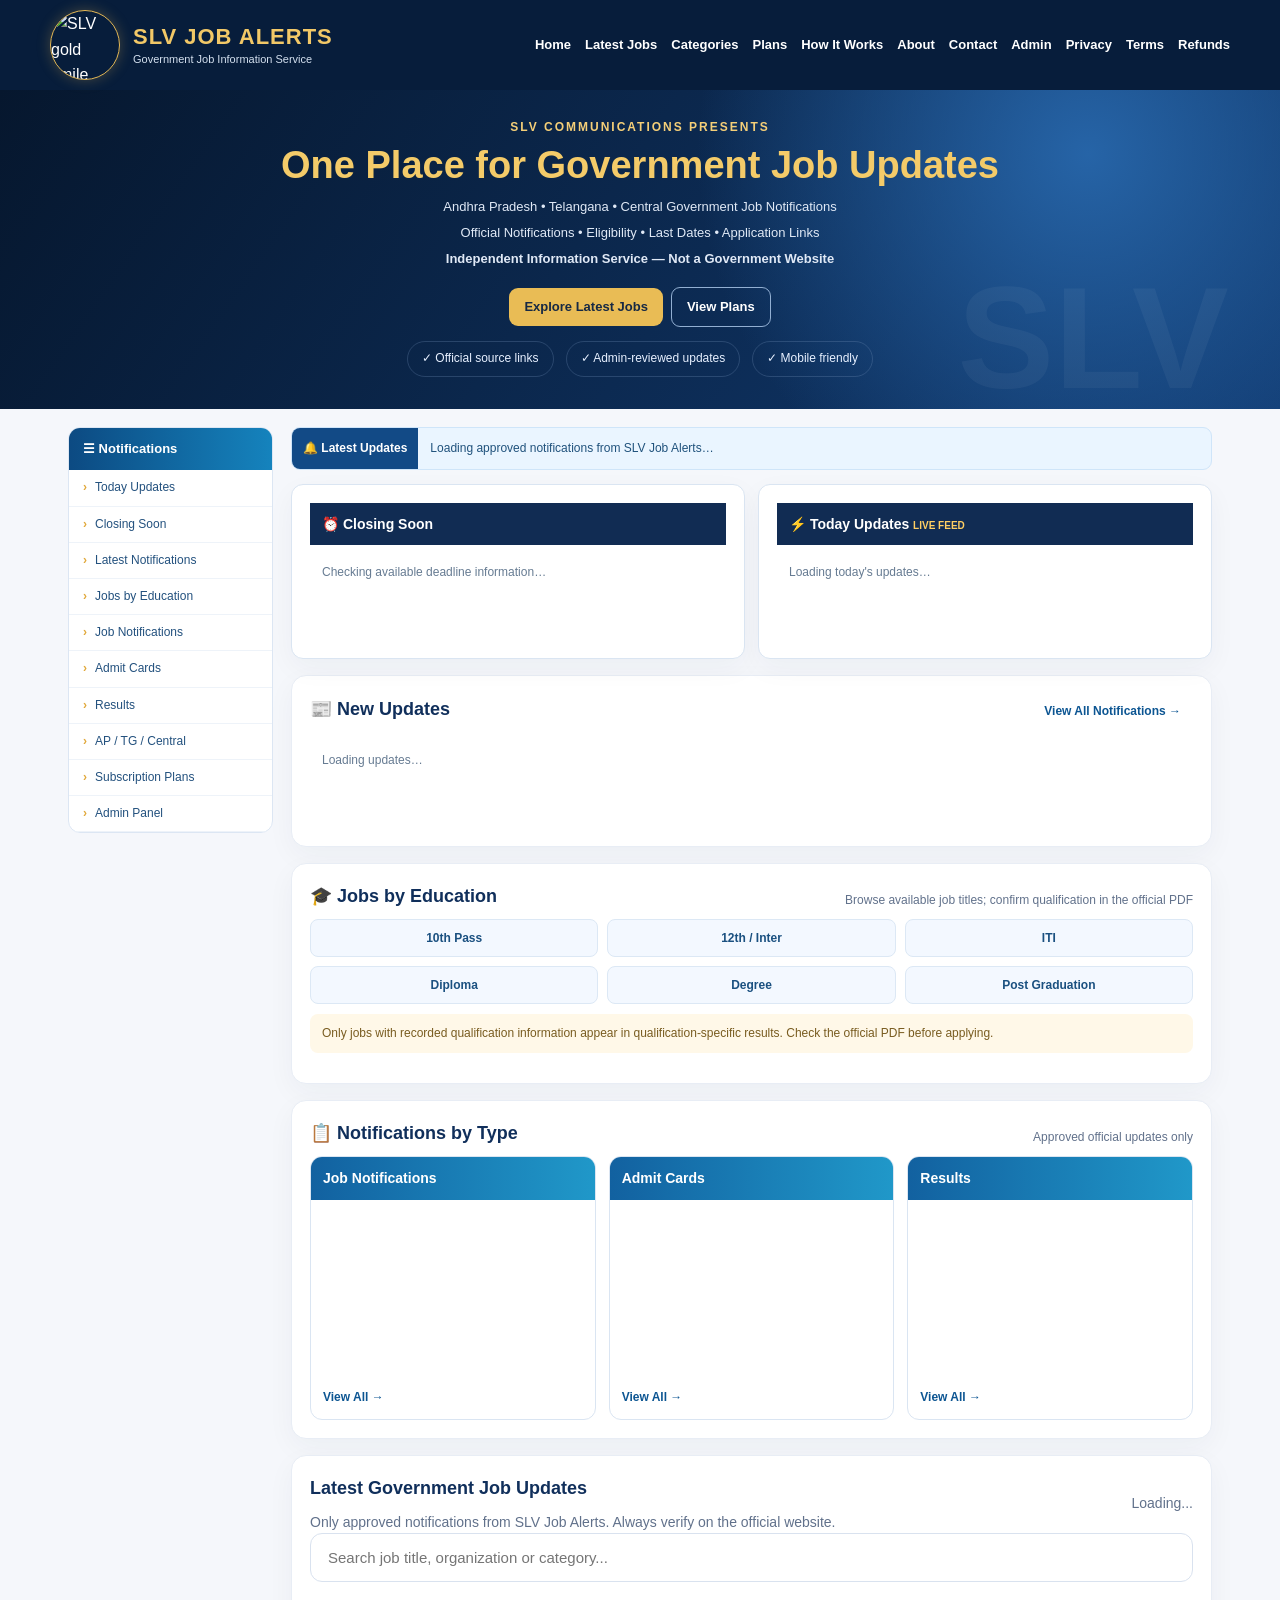
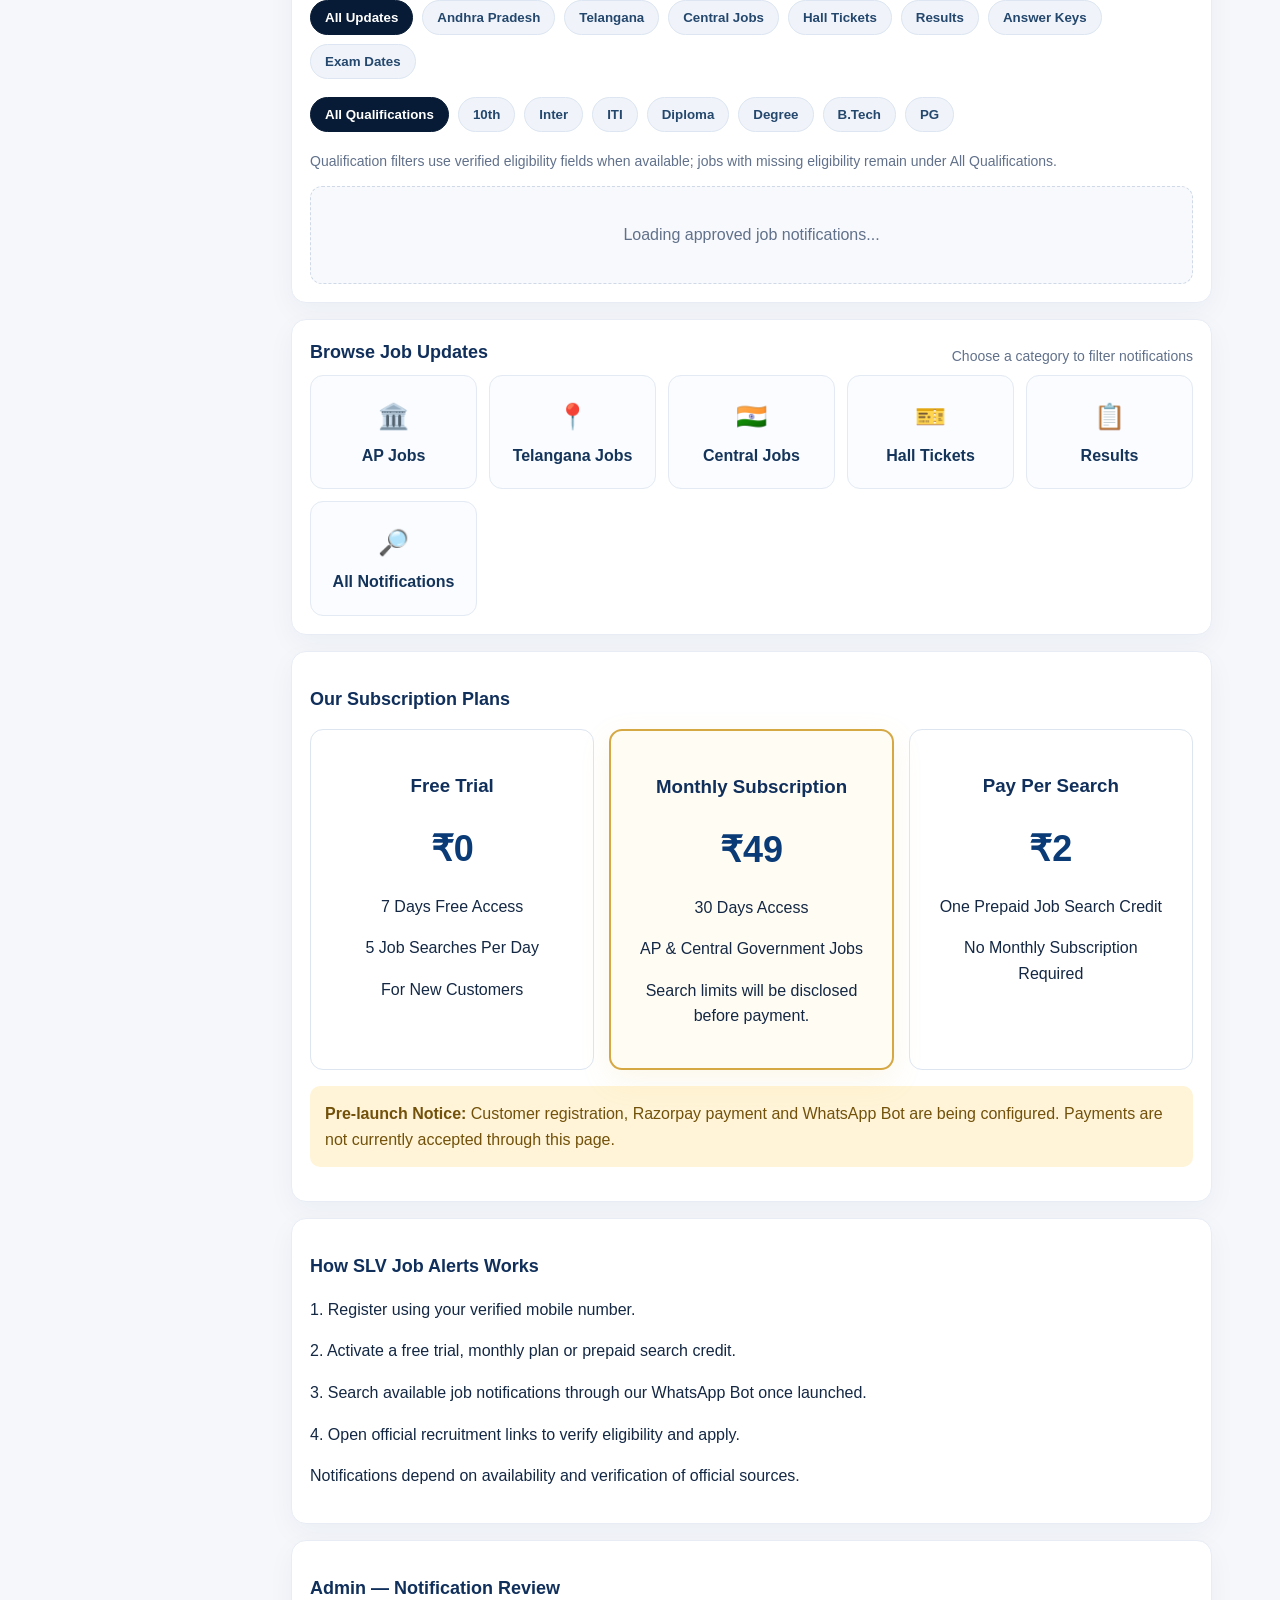
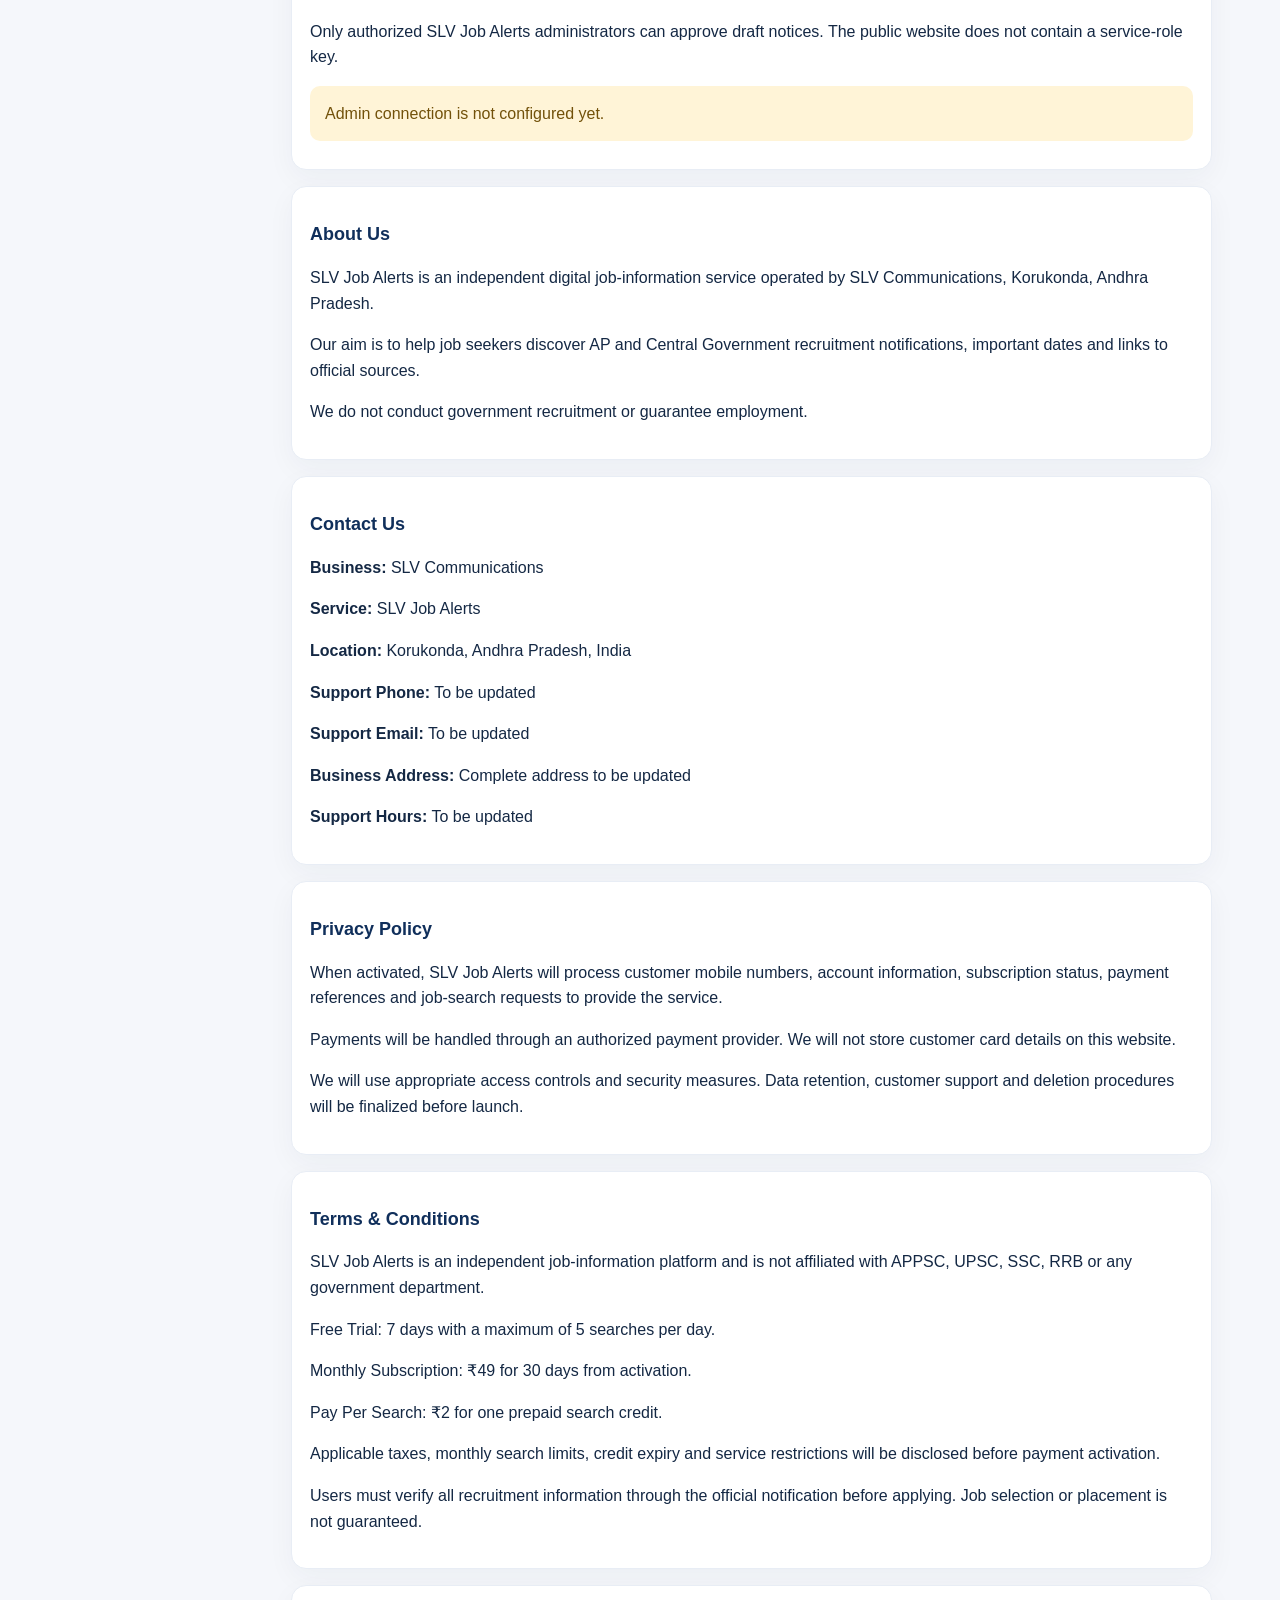
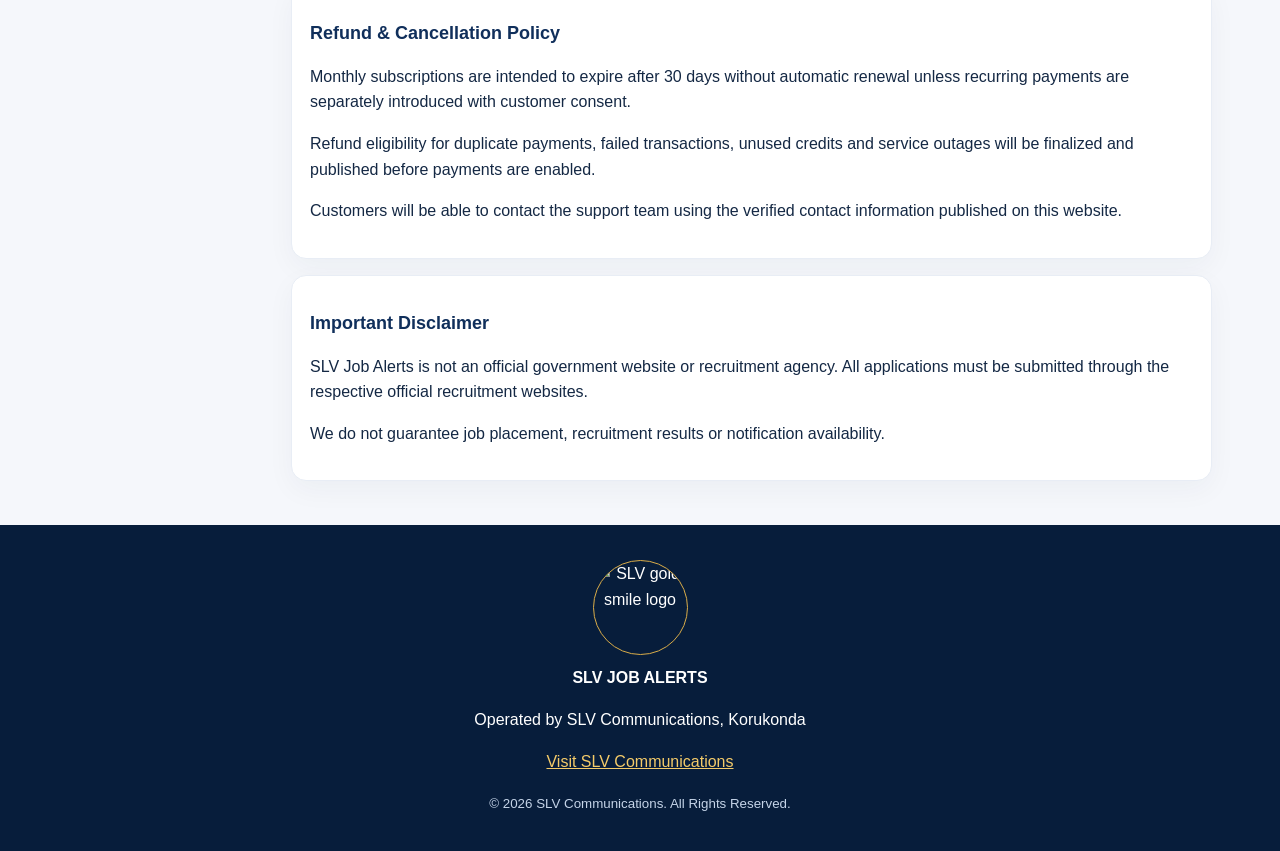
==== commit 172f0f15: "Add files via upload" ====
--- a/job-alerts/index.html
+++ b/job-alerts/index.html
@@ -116,13 +116,13 @@
 <section class="portal-panel" id="today-updates"><h3>⚡ Today Updates <em>LIVE FEED</em></h3><div class="portal-items" id="portal-today"><div class="portal-empty">Loading today's updates…</div></div></section>
 </div>
 <section id="portal-new-updates"><div class="section-top"><h2>📰 New Updates</h2><a class="portal-more" href="#jobs">View All Notifications →</a></div><div class="portal-items" id="portal-recent"><div class="portal-empty">Loading updates…</div></div></section>
-<section id="education"><div class="section-top"><h2>🎓 Jobs by Education</h2><span class="portal-subtle">Browse available job titles; confirm qualification in the official PDF</span></div><div class="portal-education"><button data-edu="10th">10th Pass</button><button data-edu="12th">12th / Inter</button><button data-edu="iti">ITI</button><button data-edu="diploma">Diploma</button><button data-edu="degree">Degree</button><button data-edu="post graduate">Post Graduation</button></div><p class="portal-note">Qualification-based matching will be available after verified eligibility data is added to Supabase. These buttons currently open the job search.</p></section>
+<section id="education"><div class="section-top"><h2>🎓 Jobs by Education</h2><span class="portal-subtle">Browse available job titles; confirm qualification in the official PDF</span></div><div class="portal-education"><button data-edu="10th">10th Pass</button><button data-edu="12th">12th / Inter</button><button data-edu="iti">ITI</button><button data-edu="diploma">Diploma</button><button data-edu="degree">Degree</button><button data-edu="post graduate">Post Graduation</button></div><p class="portal-note">Only jobs with recorded qualification information appear in qualification-specific results. Check the official PDF before applying.</p></section>
 <section id="notification-columns"><div class="section-top"><h2>📋 Notifications by Type</h2><span class="portal-subtle">Approved official updates only</span></div><div class="portal-trio"><div class="portal-panel"><h3>Job Notifications</h3><div class="portal-items" id="portal-recruitment"></div><a href="#jobs" class="portal-more" data-portal-filter="all">View All →</a></div><div class="portal-panel"><h3>Admit Cards</h3><div class="portal-items" id="portal-admits"></div><a href="#jobs" class="portal-more" data-portal-filter="hall">View All →</a></div><div class="portal-panel"><h3>Results</h3><div class="portal-items" id="portal-results"></div><a href="#jobs" class="portal-more" data-portal-filter="result">View All →</a></div></div></section>
 <section id="jobs">
 <div class="section-top"><div><h2>Latest Government Job Updates</h2><div class="subtle">Only approved notifications from SLV Job Alerts. Always verify on the official website.</div></div><span class="subtle" id="jobs-count">Loading...</span></div>
 <input class="job-search" id="job-search" type="search" placeholder="Search job title, organization or category..." aria-label="Search approved jobs">
-<div class="filterbar" id="job-filters"><button class="active" data-filter="all" type="button">All Updates</button><button data-filter="ap" type="button">Andhra Pradesh</button><button data-filter="tg" type="button">Telangana</button><button data-filter="central" type="button">Central Jobs</button><button data-filter="hall" type="button">Hall Tickets</button><button data-filter="result" type="button">Results</button></div>
-<div id="public-jobs" class="job-grid"><div class="empty-state">Loading approved job notifications...</div></div>
+<div class="filterbar" id="job-filters"><button class="active" data-filter="all" type="button">All Updates</button><button data-filter="ap" type="button">Andhra Pradesh</button><button data-filter="tg" type="button">Telangana</button><button data-filter="central" type="button">Central Jobs</button><button data-filter="hall" type="button">Hall Tickets</button><button data-filter="result" type="button">Results</button><button data-filter="answer" type="button">Answer Keys</button><button data-filter="exam" type="button">Exam Dates</button></div>
+<div class="filterbar" id="qualification-filters" aria-label="Qualification filters"><button type="button" class="active" data-qualification="all">All Qualifications</button><button type="button" data-qualification="10th">10th</button><button type="button" data-qualification="12th">Inter</button><button type="button" data-qualification="iti">ITI</button><button type="button" data-qualification="diploma">Diploma</button><button type="button" data-qualification="degree">Degree</button><button type="button" data-qualification="engineering">B.Tech</button><button type="button" data-qualification="pg">PG</button></div><p class="subtle" id="qualification-note">Qualification filters use verified eligibility fields when available; jobs with missing eligibility remain under All Qualifications.</p><div id="public-jobs" class="job-grid"><div class="empty-state">Loading approved job notifications...</div></div>
 </section>
 <section id="categories"><div class="section-top"><h2>Browse Job Updates</h2><span class="subtle">Choose a category to filter notifications</span></div><div class="quick-grid"><a href="#jobs" data-quick="ap"><span>🏛️</span>AP Jobs</a><a href="#jobs" data-quick="tg"><span>📍</span>Telangana Jobs</a><a href="#jobs" data-quick="central"><span>🇮🇳</span>Central Jobs</a><a href="#jobs" data-quick="hall"><span>🎫</span>Hall Tickets</a><a href="#jobs" data-quick="result"><span>📋</span>Results</a><a href="#jobs" data-quick="all"><span>🔎</span>All Notifications</a></div></section>
 <section id="plans">
@@ -176,7 +176,7 @@
 <button id="admin-signin" type="button">Sign in</button>
 </div>
 <div id="admin-panel" class="admin-hidden">
-<p><strong>Scraper Draft Notices</strong> — review these incoming notices. Approval for scraper candidates will be connected separately.</p>
+<p><strong>Scraper Draft Notices</strong> — review these incoming notices. Review official notices before approving. Scraper approval requires the secure Supabase approval function.</p>
 <div class="admin-form"><button id="admin-refresh" type="button">Refresh drafts</button><button id="admin-signout" type="button">Sign out</button></div>
 <p id="scraper-status" role="status" aria-live="polite"></p>
 <div id="scraper-notices"></div>
@@ -268,18 +268,40 @@
 
   // Public job feed: approved jobs only. Supabase RLS must independently enforce public visibility.
   const publicGrid = el('public-jobs');
-  let publicJobs = [], activeFilter = 'all';
+  let publicJobs = [], activeFilter = 'all', activeQualification = 'all';
   const normalize = value => String(value || '').toLowerCase();
+  const jobType = job => {
+    const explicit = normalize(job.notification_type || job.update_type || job.notice_type || job.type);
+    const text = normalize([job.title,job.category].join(' '));
+    if (/answer.?key/.test(explicit)||/answer.?key/.test(text)) return 'answer';
+    if (/result|merit|shortlist|selection.?list/.test(explicit)||/result|merit|shortlist|selection.?list/.test(text)) return 'result';
+    if (/hall.?ticket|admit.?card|call.?letter|city.?intimation/.test(explicit)||/hall.?ticket|admit.?card|call.?letter|city.?intimation/.test(text)) return 'hall';
+    if (/exam.?date|exam.?schedule/.test(explicit)||/exam.?date|exam.?schedule/.test(text)) return 'exam';
+    return 'recruitment';
+  };
   const categoryMatch = (job, filter) => {
-    if (filter === 'all') return true;
-    const c = normalize(job.category), org = normalize(job.organization), title = normalize(job.title);
-    const combined = c+' '+org+' '+title;
-    if (filter === 'ap') return /andhra|\bap\b|appsc|apslprb|ap high court/.test(combined);
-    if (filter === 'tg') return /telangana|\btg\b|tspsc|tgpsc|tgsprb/.test(combined);
-    if (filter === 'hall') return /hall.?ticket|admit.?card|call.?letter|city intimation/.test(combined);
-    if (filter === 'result') return /result|merit|shortlist|selection list/.test(combined);
-    if (filter === 'central') return /central|india|ssc|upsc|rrb|railway|bank|ibps|defence|isro|drdo|nta|navy|army|air force/.test(combined) && !/andhra|telangana|appsc|tgpsc/.test(combined);
+    if(filter === 'all') return true;
+    if(['hall','result','answer','exam','recruitment'].includes(filter)) return jobType(job)===filter;
+    const combined=normalize([job.region,job.state,job.category,job.organization,job.title].join(' '));
+    if(filter==='ap') return /andhra|\bap\b|appsc|apslprb|ap high court/.test(combined);
+    if(filter==='tg') return /telangana|\btg\b|tspsc|tgpsc|tgsprb/.test(combined);
+    if(filter==='central') return /central|india|ssc|upsc|rrb|railway|bank|ibps|defence|isro|drdo|nta|navy|army|air force/.test(combined)&&!/andhra|telangana|appsc|tgpsc/.test(combined);
     return true;
+  };
+  const qualificationMatch=(job,filter)=>{
+    if(filter==='all')return true;
+    const q=normalize([job.qualification,job.eligibility,job.education,job.educational_qualification].filter(Boolean).join(' '));
+    if(!q)return false;
+    const rules={
+      '10th':/10th|ssc pass|matric|secondary school/,
+      '12th':/12th|intermediate|inter pass|higher secondary|10\+2/,
+      'iti':/\biti\b|industrial training/,
+      'diploma':/diploma|polytechnic/,
+      'degree':/degree|graduat|b\.?a\.?|b\.?sc|b\.?com|bachelor/,
+      'engineering':/b\.?tech|b\.?e\.?|engineering degree|bachelor of engineering/,
+      'pg':/post.?graduat|master|m\.?tech|m\.?sc|m\.?com|m\.?a\.?|mba|mca/
+    };
+    return rules[filter]?.test(q)||false;
   };
   const detailOverlay = el('job-detail-overlay');
   const detailContent = el('job-detail-content');
@@ -298,8 +320,8 @@
     el('job-detail-title').textContent=job.title||'Job Notification';
     el('job-detail-org').textContent=job.organization||'Official recruitment';
     detailContent.replaceChildren();
-    detailContent.append(detailSection('Overview', [['Organization',job.organization],['Post / Notification',job.title],['Category',job.category],['Published Date',job.published_date]]));
-    detailContent.append(detailSection('Eligibility', [['Minimum Age',job.min_age],['Maximum Age',job.max_age],['Age Relaxation',job.age_relaxation],['Qualification',job.qualification],['Experience',job.experience],['Nationality / Domicile',job.domicile]]));
+    detailContent.append(detailSection('Overview', [['Organization',job.organization],['Post / Notification',job.title],['Category',job.category],['Update Type',job.notification_type||jobType(job)],['Published Date',job.published_date]]));
+    detailContent.append(detailSection('Eligibility', [['Minimum Age',job.min_age],['Maximum Age',job.max_age],['Age Relaxation',job.age_relaxation],['Qualification',job.qualification||job.educational_qualification||job.education||job.eligibility],['Experience',job.experience],['Nationality / Domicile',job.domicile]]));
     detailContent.append(detailSection('Vacancies & Pay', [['Total Vacancies',job.vacancies],['Salary / Pay Scale',job.salary],['Job Location',job.location],['Employment Type',job.employment_type]]));
     detailContent.append(detailSection('Application & Selection', [['Application Start',job.application_start],['Last Date',job.last_date],['Application Fee',job.application_fee],['Selection Process',job.selection_process],['Exam Date',job.exam_date],['Application Mode',job.application_mode]]));
     const section=document.createElement('div');section.className='detail-section';
@@ -318,13 +340,13 @@
   document.addEventListener('keydown',event=>{if(detailOverlay.hidden)return;if(event.key==='Escape')closeJobDetails();if(event.key==='Tab'){const focusables=[...detailOverlay.querySelectorAll('button,a[href]')];const first=focusables[0],last=focusables[focusables.length-1];if(event.shiftKey&&document.activeElement===first){event.preventDefault();last.focus();}else if(!event.shiftKey&&document.activeElement===last){event.preventDefault();first.focus();}}});
   function renderPublicJobs() {
     const q = normalize(el('job-search').value).trim();
-    const filtered = publicJobs.filter(j => categoryMatch(j,activeFilter) && normalize([j.title,j.organization,j.category].join(' ')).includes(q));
+    const filtered = publicJobs.filter(j => categoryMatch(j,activeFilter) && qualificationMatch(j,activeQualification) && normalize([j.title,j.organization,j.category,j.qualification,j.eligibility].join(' ')).includes(q));
     el('jobs-count').textContent = `${filtered.length} of ${publicJobs.length} approved updates`;
     publicGrid.replaceChildren();
     if (!filtered.length) {const e=document.createElement('div');e.className='empty-state';e.textContent=publicJobs.length?'No matching approved notifications. Try another search or filter.':'No approved notifications available yet. Please check back later.';publicGrid.append(e);return;}
     for (const job of filtered) {
       const card=document.createElement('article');card.className='job-card';
-      const tag=document.createElement('span');tag.className='tag';tag.textContent=job.category||'Job Update';
+      const tag=document.createElement('span');tag.className='tag';tag.textContent=({hall:'Hall Ticket',result:'Result',answer:'Answer Key',exam:'Exam Date',recruitment:'Job Notification'})[jobType(job)];
       const title=document.createElement('h3');title.textContent=job.title||'Job notification';
       const org=document.createElement('div');org.className='org';org.textContent=job.organization||'Official recruitment';
       const meta=document.createElement('div');meta.className='subtle';meta.textContent=job.published_date?'Published: '+job.published_date:'Check official notification for dates';
@@ -350,7 +372,7 @@
   }
   function renderPortal(){
     const now=new Date(),today=localDay(now),soon=new Date(now);soon.setDate(soon.getDate()+7);
-    const jobs=publicJobs.filter(j=>!categoryMatch(j,'hall')&&!categoryMatch(j,'result'));
+    const jobs=publicJobs.filter(j=>jobType(j)==='recruitment');
     portalList('portal-recent',publicJobs,'No approved notifications available yet.',9);
     portalList('portal-today',publicJobs.filter(j=>String(j.published_date||'').slice(0,10)===today),'No updates published today. Check New Updates for earlier notices.',6);
     portalList('portal-recruitment',jobs,'No approved recruitment notifications yet.',8);
@@ -360,13 +382,15 @@
     portalList('portal-closing',deadlines,'Closing dates will appear once verified application deadlines are stored.',6);
     el('portal-ticker-text').textContent=publicJobs.length?`${publicJobs.length} approved notifications available • Select any update to view full details.`:'No approved updates yet. Please check back later.';
   }
-  document.querySelectorAll('[data-edu]').forEach(b=>b.addEventListener('click',()=>{el('job-search').value=b.dataset.edu;renderPublicJobs();el('jobs').scrollIntoView({behavior:'smooth'});}));
+  document.querySelectorAll('[data-edu]').forEach(b=>b.addEventListener('click',()=>{setQualification(({ 'post graduate':'pg', 'degree':'degree','10th':'10th','12th':'12th','iti':'iti','diploma':'diploma'})[b.dataset.edu]||'all');el('jobs').scrollIntoView({behavior:'smooth'});}));
   document.querySelectorAll('[data-portal-filter]').forEach(a=>a.addEventListener('click',()=>setFilter(a.dataset.portalFilter)));
   async function loadPublicJobs() {
-    const {data,error}=await db.from('jobs').select('id,title,organization,category,published_date,official_url,status').eq('status','active').order('published_date',{ascending:false,nullsFirst:false}).limit(150);
+    const {data,error}=await db.from('jobs').select('*').eq('status','active').order('published_date',{ascending:false,nullsFirst:false}).limit(150);
     if(error){publicGrid.replaceChildren();const e=document.createElement('div');e.className='empty-state';e.textContent='Unable to load notifications. Please try again later.';publicGrid.append(e);el('jobs-count').textContent='Temporarily unavailable';for(const id of ['portal-recent','portal-today','portal-recruitment','portal-admits','portal-results','portal-closing'])portalList(id,[],'Unable to load notifications right now.');el('portal-ticker-text').textContent='Notifications temporarily unavailable';return;}
     publicJobs=data||[];renderPublicJobs();renderPortal();
   }
+  function setQualification(value){activeQualification=value;document.querySelectorAll('#qualification-filters button').forEach(b=>b.classList.toggle('active',b.dataset.qualification===value));renderPublicJobs();}
+  document.querySelectorAll('#qualification-filters button').forEach(b=>b.addEventListener('click',()=>setQualification(b.dataset.qualification)));
   el('job-search').addEventListener('input',renderPublicJobs);
   function setFilter(filter){activeFilter=filter;document.querySelectorAll('#job-filters button').forEach(b=>b.classList.toggle('active',b.dataset.filter===filter));renderPublicJobs();}
   document.querySelectorAll('#job-filters button').forEach(b=>b.addEventListener('click',()=>setFilter(b.dataset.filter)));
@@ -425,6 +449,27 @@
         link.href=job.official_url; link.textContent='View official notice'; link.target='_blank'; link.rel='noopener noreferrer';
         article.append(link);
       }
+      const actions=document.createElement('div');
+      actions.style.cssText='display:flex;gap:8px;flex-wrap:wrap;margin-top:12px';
+      const approve=document.createElement('button');
+      approve.type='button';approve.className='admin-action';approve.textContent='Approve';
+      const reject=document.createElement('button');
+      reject.type='button';reject.className='admin-action';reject.textContent='Reject';reject.style.background='#8b2731';
+      const feedback=document.createElement('p');feedback.setAttribute('role','status');feedback.style.cssText='font-size:12px;margin-top:8px';
+      async function reviewScraper(action){
+        if(!confirm(action==='approve'?'Have you verified the official notice, category and details? Approve this scraper draft?':'Reject this scraper draft?'))return;
+        approve.disabled=true;reject.disabled=true;feedback.textContent='Processing '+action+'...';
+        // SECURITY: approval must be implemented by a server-side SECURITY DEFINER RPC
+        // which checks authenticated membership in slv_job_admins, validates candidate,
+        // and publishes a verified job atomically. Never write directly to public jobs here.
+        const {data,error}=await db.rpc('slv_review_scraper_candidate',{p_candidate_id:job.id,p_action:action});
+        if(error){feedback.textContent='Review failed: '+error.message+' (secure approval RPC may need setup)';approve.disabled=false;reject.disabled=false;return;}
+        feedback.textContent=action==='approve'?'Approved successfully.':'Rejected successfully.';
+        await Promise.allSettled([loadScraperDrafts(),loadPublicJobs()]);
+      }
+      approve.addEventListener('click',()=>reviewScraper('approve'));
+      reject.addEventListener('click',()=>reviewScraper('reject'));
+      actions.append(approve,reject);article.append(actions,feedback);
       container.append(article);
     }
   }
